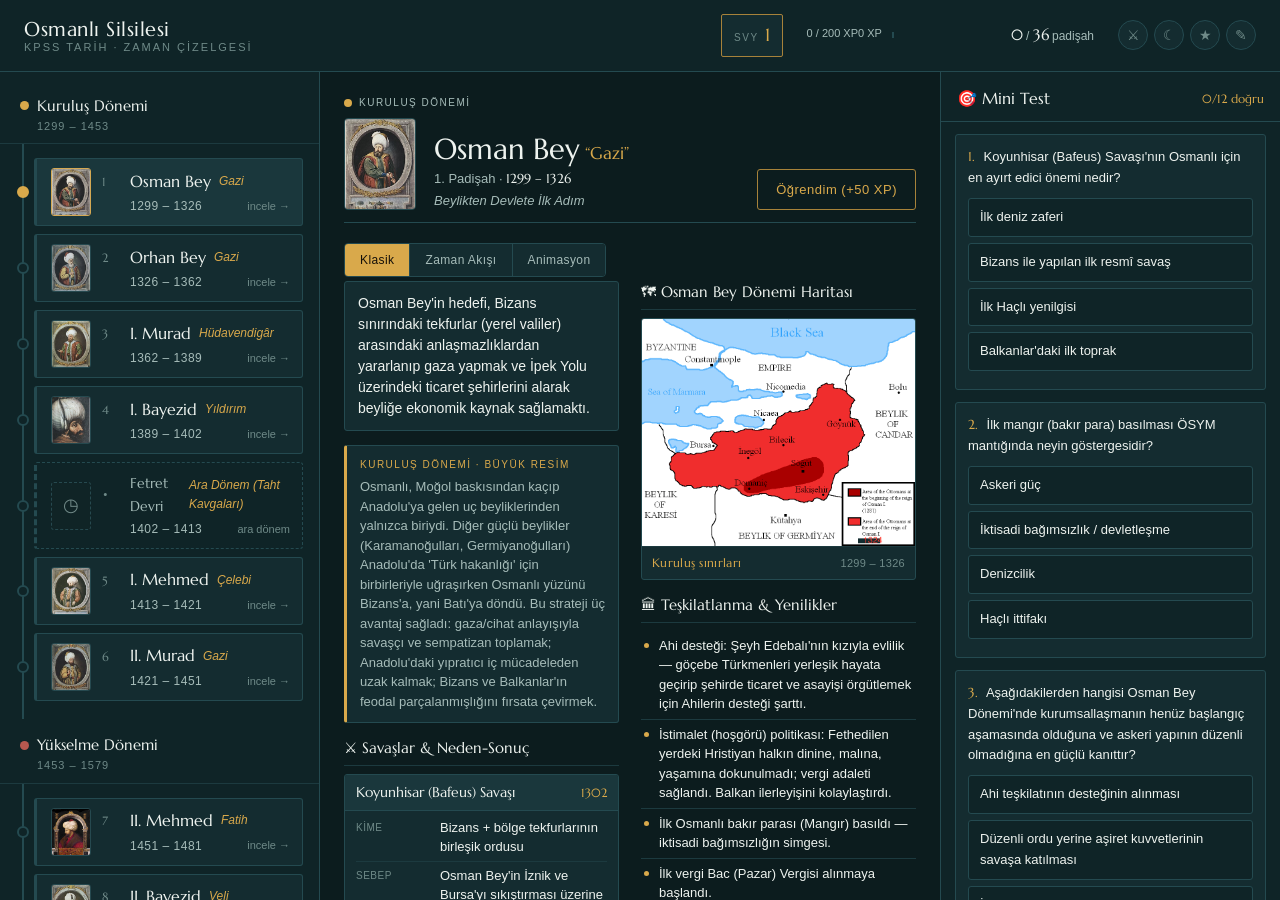
==== index.html @ 406cbe5f "KPSS Tarih — Osmanlı padişahları interaktif zaman çizelgesi 36 padişah, dönem haritaları, portreler," ====
<!DOCTYPE html>
<html lang="tr">
<head>
  <meta charset="UTF-8" />
  <meta name="viewport" content="width=device-width, initial-scale=1.0" />
  <title>KPSS Tarih · Osmanlı Padişahları Zaman Çizelgesi</title>
  <link rel="preconnect" href="https://fonts.googleapis.com" />
  <link rel="preconnect" href="https://fonts.gstatic.com" crossorigin />
  <link href="https://fonts.googleapis.com/css2?family=Marcellus&display=swap" rel="stylesheet" />
  <link rel="stylesheet" href="styles.css" />
</head>
<body>
  <div class="app">

    <!-- HUD / gamification üst barı -->
    <header class="hud">
      <div class="brand">
        <h1>Osmanlı Silsilesi</h1>
        <span>KPSS Tarih · Zaman Çizelgesi</span>
      </div>

      <div class="spacer"></div>

      <div class="stat">
        <div class="level-chip">
          <small>SVY</small><b id="lvl">1</b>
        </div>
      </div>

      <div class="stat xp-wrap">
        <div class="xp-top"><span id="xp-now">0 / 200 XP</span><span id="xp-total">0 XP</span></div>
        <div class="xp-bar"><div class="xp-fill" id="xp-fill"></div></div>
      </div>

      <div class="stat progress-num">
        <span><b id="prog-done">0</b> / <b id="prog-total">5</b> padişah</span>
      </div>

      <div class="stat badges" id="badges"></div>
    </header>

    <!-- Ana gövde -->
    <div class="main">
      <nav class="timeline" id="timeline"></nav>
      <section class="detail" id="detail">
        <div class="empty">
          <div>
            <div class="big">Bir padişah seç</div>
            <div>Soldaki zaman çizelgesinden ilerle.</div>
          </div>
        </div>
      </section>
      <aside class="quizpanel" id="quiz"></aside>
    </div>

  </div>

  <div class="toast" id="toast"></div>

  <script src="data.js"></script>
  <script src="data_ek.js"></script>
  <script src="app.js"></script>
</body>
</html>
---- styles.css ----
/* KPSS Tarih — Osmanlı Timeline
   Palet: koyu petrol-teal zemin + tuğra altını + garnet vurgu.
   Kural: gradient yok, gölge yok, derinlik hairline border ile. */

:root {
  --bg:        #0c1c1e;   /* zemin */
  --bg-2:      #0f2427;   /* panel zemini */
  --surface:   #142c30;   /* kart yüzeyi */
  --surface-2: #1a373c;   /* hover / aktif yüzey */
  --line:      #244a50;   /* hairline border */
  --line-soft: #1c3a3f;
  --ink:       #eef3ef;   /* birincil metin (fildişi, krem değil) */
  --ink-2:     #a6bcb9;   /* ikincil metin */
  --ink-3:     #6f8a88;   /* soluk metin */
  --gold:      #d9a94b;   /* tuğra altını — ana vurgu */
  --gold-dim:  #a7823a;
  --garnet:    #b6584f;   /* savaş / uyarı vurgusu */
  --ok:        #5aa17f;   /* doğru cevap */
  font-synthesis: none;
}

* { box-sizing: border-box; margin: 0; padding: 0; }

html, body { height: 100%; }

body {
  background: var(--bg);
  color: var(--ink);
  font-family: "Segoe UI", "Helvetica Neue", Arial, sans-serif;
  font-size: 15px;
  line-height: 1.6;
  -webkit-font-smoothing: antialiased;
}

.serif {
  font-family: "Marcellus", Georgia, "Times New Roman", serif;
  letter-spacing: .3px;
}

/* ————— Genel iskelet ————— */
.app {
  display: grid;
  grid-template-rows: auto 1fr;
  height: 100vh;
}

/* ————— HUD / üst bar ————— */
.hud {
  display: flex;
  align-items: center;
  gap: 24px;
  padding: 14px 24px;
  background: var(--bg-2);
  border-bottom: 1px solid var(--line);
}
.hud .brand {
  display: flex;
  flex-direction: column;
  line-height: 1.15;
}
.hud .brand h1 {
  font-family: "Marcellus", Georgia, serif;
  font-size: 20px;
  font-weight: 400;
  color: var(--ink);
  letter-spacing: .5px;
}
.hud .brand span { font-size: 11px; color: var(--ink-3); letter-spacing: 2px; text-transform: uppercase; }

.hud .spacer { flex: 1; }

.stat {
  display: flex;
  align-items: center;
  gap: 10px;
}
.level-chip {
  display: flex;
  align-items: baseline;
  gap: 6px;
  padding: 6px 12px;
  border: 1px solid var(--gold-dim);
  border-radius: 2px;
  background: var(--surface);
}
.level-chip b { font-family: "Marcellus", Georgia, serif; font-size: 18px; color: var(--gold); }
.level-chip small { font-size: 10px; color: var(--ink-3); text-transform: uppercase; letter-spacing: 1.5px; }

.xp-wrap { width: 180px; }
.xp-top { display: flex; justify-content: space-between; font-size: 11px; color: var(--ink-2); margin-bottom: 4px; }
.xp-bar { height: 6px; background: var(--line-soft); border: 1px solid var(--line); border-radius: 0; overflow: hidden; }
.xp-fill { height: 100%; background: var(--gold); width: 0%; transition: width .4s ease; }

.progress-num { font-size: 12px; color: var(--ink-2); }
.progress-num b { color: var(--ink); font-family: "Marcellus", Georgia, serif; font-size: 15px; }

.badges { display: flex; gap: 6px; }
.badge {
  width: 30px; height: 30px;
  display: grid; place-items: center;
  border: 1px solid var(--line);
  border-radius: 50%;
  font-size: 14px;
  color: var(--ink-3);
  background: var(--surface);
  cursor: default;
}
.badge.earned { border-color: var(--gold); color: var(--gold); background: var(--surface-2); }

/* ————— Ana gövde: sol timeline + sağ detay ————— */
.main {
  display: grid;
  grid-template-columns: 320px minmax(0, 1fr) 340px;
  overflow: hidden;
}

/* ————— Timeline ————— */
.timeline {
  background: var(--bg-2);
  border-right: 1px solid var(--line);
  overflow-y: auto;
  padding: 8px 0 60px;
}
.timeline::-webkit-scrollbar { width: 9px; }
.timeline::-webkit-scrollbar-thumb { background: var(--line); }

.era-head {
  position: sticky;
  top: 0;
  z-index: 2;
  background: var(--bg-2);
  padding: 14px 20px 8px;
  border-bottom: 1px solid var(--line-soft);
}
.era-head .era-name {
  font-family: "Marcellus", Georgia, serif;
  font-size: 15px;
  display: flex; align-items: center; gap: 8px;
}
.era-dot { width: 9px; height: 9px; border-radius: 50%; flex: none; }
.era-head .era-year { font-size: 11px; color: var(--ink-3); letter-spacing: 1px; margin-left: 17px; }

/* omurga + düğümler */
.track { position: relative; padding: 6px 16px 10px 34px; }
.track::before {
  content: "";
  position: absolute;
  left: 22px; top: 0; bottom: 0;
  width: 2px;
  background: var(--line);
}

.node {
  position: relative;
  display: flex;
  align-items: center;
  gap: 11px;
  width: 100%;
  text-align: left;
  background: var(--surface);
  border: 1px solid var(--line);
  border-left: 3px solid var(--line);
  border-radius: 3px;
  padding: 9px 12px 9px 14px;
  margin: 8px 0;
  color: var(--ink);
  cursor: pointer;
  font: inherit;
  transition: background .15s, border-color .15s;
}
.node-main { flex: 1; min-width: 0; }

/* timeline avatar portresi */
.node-ava {
  flex: none;
  width: 40px; height: 48px;
  object-fit: cover;
  object-position: center top;
  border: 1px solid var(--line);
  border-radius: 3px;
  background: var(--bg-2);
  filter: saturate(.92);
}
.node.active .node-ava { border-color: var(--gold); }
.node.done .node-ava { border-color: var(--ok); }
.node-ava.noimg {
  display: grid; place-items: center;
  color: var(--ink-3); font-size: 18px;
}
.node-ava.ara-ava { border-style: dashed; }
.node:hover { background: var(--surface-2); }
.node.active { background: var(--surface-2); border-left-color: var(--gold); border-color: var(--line); }
.node.locked { opacity: .62; }

/* düğüm noktası (omurga üstünde) */
.node .dot {
  position: absolute;
  left: -20px; top: 50%;
  transform: translateY(-50%);
  width: 12px; height: 12px;
  border-radius: 50%;
  background: var(--bg-2);
  border: 2px solid var(--line);
}
.node.active .dot { border-color: var(--gold); background: var(--gold); }
.node.done .dot { border-color: var(--ok); background: var(--ok); }

.node-top { display: flex; align-items: center; gap: 8px; }
.node-no {
  font-family: "Marcellus", Georgia, serif;
  font-size: 12px; color: var(--ink-3);
  min-width: 20px;
}
.node-name { font-family: "Marcellus", Georgia, serif; font-size: 16px; }
.node-lakap { font-size: 12px; color: var(--gold); font-style: italic; }
.node-bottom { display: flex; align-items: center; justify-content: space-between; margin-top: 3px; padding-left: 28px; }
.node-year { font-size: 12px; color: var(--ink-2); letter-spacing: .5px; }
.node-flag { font-size: 11px; color: var(--ink-3); }
.node.done .node-flag { color: var(--ok); }

.node.ara {
  background: transparent;
  border-style: dashed;
  border-left-style: dashed;
}
.node.ara .node-name { font-size: 14px; color: var(--ink-2); font-style: italic; }

/* ————— Detay paneli ————— */
.detail {
  overflow-y: auto;
  padding: 0 0 80px;
  background: var(--bg);
}
.detail::-webkit-scrollbar { width: 10px; }
.detail::-webkit-scrollbar-thumb { background: var(--line); }

.detail-inner { max-width: none; margin: 0; padding: 20px 24px 40px; }

/* açıklama gövdesi: 2 sütun (sol: ruh+savaşlar, sağ: teşkilat+ösym) */
.d-body { display: grid; grid-template-columns: 1fr 1fr; gap: 8px 22px; align-items: start; }
.d-col { min-width: 0; }
@media (max-width: 1200px) { .d-body { grid-template-columns: 1fr; } }

/* boş durum */
.empty {
  height: 100%;
  display: grid; place-items: center;
  text-align: center;
  color: var(--ink-3);
  padding: 40px;
}
.empty .big { font-family: "Marcellus", Georgia, serif; font-size: 26px; color: var(--ink-2); margin-bottom: 10px; }

/* detay başlık */
.d-head { border-bottom: 1px solid var(--line); padding-bottom: 12px; margin-bottom: 6px; }
.era-pill {
  display: inline-flex; align-items: center; gap: 7px;
  font-size: 10px; letter-spacing: 1.5px; text-transform: uppercase;
  color: var(--ink-2);
  margin-bottom: 8px;
}
.era-pill .era-dot { width: 8px; height: 8px; }
.d-title-row { display: flex; align-items: flex-end; justify-content: space-between; gap: 20px; flex-wrap: wrap; }
.d-title-left { display: flex; align-items: flex-end; gap: 18px; }
.d-portre {
  flex: none;
  width: 72px; height: 92px;
  object-fit: cover;
  object-position: center top;
  border: 1px solid var(--line);
  border-radius: 4px;
  background: var(--surface);
}
.d-name { font-family: "Marcellus", Georgia, serif; font-size: 29px; font-weight: 400; line-height: 1.05; }
.d-lakap { color: var(--gold); font-style: italic; font-size: 17px; margin-left: 5px; }
.d-sub { color: var(--ink-2); margin-top: 5px; font-size: 13px; }
.d-sub .yil { font-family: "Marcellus", Georgia, serif; color: var(--ink); }
.d-baslik { color: var(--ink-2); font-style: italic; margin-top: 2px; font-size: 13px; }

/* öğrendim düğmesi */
.learn-btn {
  flex: none;
  display: inline-flex; align-items: center; gap: 8px;
  padding: 10px 18px;
  background: transparent;
  border: 1px solid var(--gold-dim);
  color: var(--gold);
  border-radius: 3px;
  font: inherit; font-size: 13px;
  cursor: pointer;
  letter-spacing: .5px;
  transition: background .15s, color .15s;
}
.learn-btn:hover { background: var(--surface); }
.learn-btn.done { background: var(--ok); border-color: var(--ok); color: #06140e; }

/* bölümler */
.detail { font-size: 14px; line-height: 1.5; }
.section { margin-top: 14px; }
.d-col > .section:first-child { margin-top: 0; }
.section > h3 {
  font-family: "Marcellus", Georgia, serif;
  font-size: 15px; font-weight: 400;
  display: flex; align-items: center; gap: 8px;
  margin-bottom: 8px;
  padding-bottom: 5px;
  border-bottom: 1px solid var(--line-soft);
}

/* dönem büyük resim callout */
.callout {
  border: 1px solid var(--line);
  border-left: 3px solid var(--gold);
  background: var(--surface);
  padding: 11px 13px;
  border-radius: 3px;
}
.callout .lbl { font-size: 10px; letter-spacing: 1.5px; text-transform: uppercase; color: var(--gold); margin-bottom: 5px; }
.callout p { color: var(--ink-2); font-size: 13px; }

.ruh {
  border: 1px solid var(--line);
  background: var(--surface);
  padding: 11px 13px;
  border-radius: 3px;
  color: var(--ink);
}

/* savaş kartları (tam genişlik, hairline, gölgesiz) */
.event {
  border: 1px solid var(--line);
  border-radius: 3px;
  background: var(--surface);
  margin-bottom: 8px;
  overflow: hidden;
  break-inside: avoid;
}
.event-head {
  display: flex; align-items: baseline; justify-content: space-between; gap: 10px;
  padding: 7px 11px;
  background: var(--surface-2);
  border-bottom: 1px solid var(--line);
}
.event-head .ad { font-family: "Marcellus", Georgia, serif; font-size: 14px; }
.event-head .yil { font-size: 12px; color: var(--gold); flex: none; font-family: "Marcellus", Georgia, serif; }
.event-body { padding: 3px 11px 7px; }
.event-row { display: grid; grid-template-columns: 74px 1fr; gap: 10px; padding: 4px 0; border-top: 1px solid var(--line-soft); }
.event-row:first-child { border-top: none; }
.event-row .k { font-size: 10px; letter-spacing: .5px; text-transform: uppercase; color: var(--ink-3); padding-top: 2px; }
.event-row .v { color: var(--ink); font-size: 13px; }
.event-row.onem .v { color: var(--ink); }
.event-row.onem .k { color: var(--gold); }

/* liste maddeleri */
ul.plain { list-style: none; }
ul.plain li {
  position: relative;
  padding: 5px 0 5px 18px;
  border-bottom: 1px solid var(--line-soft);
  color: var(--ink);
  font-size: 13px;
}
ul.plain li:last-child { border-bottom: none; }
ul.plain li::before {
  content: "";
  position: absolute; left: 3px; top: 12px;
  width: 5px; height: 5px; border-radius: 50%;
  background: var(--gold);
}

/* ÖSYM köşesi */
.osym-box { border: 1px solid var(--gold-dim); border-radius: 3px; background: var(--surface); }
.osym-box .osym-head {
  padding: 10px 16px; border-bottom: 1px solid var(--gold-dim);
  color: var(--gold); font-size: 12px; letter-spacing: 2px; text-transform: uppercase;
  background: var(--surface-2);
}
.osym-box ul.plain { padding: 6px 16px 10px; }
.osym-box ul.plain li::before { background: var(--gold); }

/* ————— Quiz paneli (en sağ sütun) ————— */
.quizpanel {
  background: var(--bg-2);
  border-left: 1px solid var(--line);
  overflow-y: auto;
  padding: 0 0 60px;
}
.quizpanel::-webkit-scrollbar { width: 9px; }
.quizpanel::-webkit-scrollbar-thumb { background: var(--line); }
.quiz-head {
  position: sticky; top: 0; z-index: 2;
  background: var(--bg-2);
  display: flex; align-items: center; justify-content: space-between;
  padding: 14px 16px 10px;
  border-bottom: 1px solid var(--line);
}
.quiz-head h3 { font-family: "Marcellus", Georgia, serif; font-size: 16px; font-weight: 400; }
.quiz-score { font-size: 12px; color: var(--gold); font-family: "Marcellus", Georgia, serif; }
.quiz-list { padding: 12px 14px; }
.quiz-empty { padding: 28px 18px; color: var(--ink-3); font-size: 13px; text-align: center; }

.quiz-q { border: 1px solid var(--line); border-radius: 3px; background: var(--surface); margin-bottom: 12px; padding: 12px; }
.quiz-q .q { margin-bottom: 9px; font-size: 13px; }
.quiz-q .q b { color: var(--gold); font-family: "Marcellus", Georgia, serif; margin-right: 5px; }
.opt {
  display: block; width: 100%; text-align: left;
  padding: 8px 11px; margin: 6px 0;
  background: var(--bg-2);
  border: 1px solid var(--line);
  border-radius: 3px;
  color: var(--ink); font: inherit; font-size: 13px;
  cursor: pointer;
  transition: background .12s, border-color .12s;
}
.opt:hover:not(:disabled) { background: var(--surface-2); border-color: var(--ink-3); }
.opt:disabled { cursor: default; }
.opt.correct { border-color: var(--ok); background: rgba(90,161,127,.14); color: var(--ink); }
.opt.wrong { border-color: var(--garnet); background: rgba(182,88,79,.14); }
.quiz-explain {
  margin-top: 9px; padding: 8px 11px;
  border-left: 3px solid var(--ok);
  background: var(--bg-2);
  color: var(--ink-2); font-size: 12px;
  border-radius: 0 3px 3px 0;
}
.quiz-explain b { color: var(--ok); }

/* dönem haritası */
.harita-wrap {
  display: block;
  border: 1px solid var(--line);
  border-radius: 3px;
  background: var(--surface);
  overflow: hidden;
  text-decoration: none;
  transition: border-color .15s;
}
.harita-wrap img { display: block; width: 100%; height: auto; }
.harita-cap {
  display: flex; align-items: baseline; justify-content: space-between; gap: 8px;
  padding: 7px 10px;
  font-size: 11px; letter-spacing: .3px;
  color: var(--ink-2);
  border-top: 1px solid var(--line-soft);
}
.harita-cap b { color: var(--gold); font-family: "Marcellus", Georgia, serif; font-weight: 400; font-size: 12px; flex: none; }
.harita-note { color: var(--ink-3); text-align: right; }
.harita-wrap:hover { border-color: var(--gold); }

/* iskelet uyarısı */
.stub-note {
  margin-top: 30px;
  border: 1px dashed var(--line);
  border-radius: 3px;
  padding: 26px;
  text-align: center;
  color: var(--ink-3);
}
.stub-note .big { font-family: "Marcellus", Georgia, serif; font-size: 20px; color: var(--ink-2); margin-bottom: 8px; }

/* küçük toast */
.toast {
  position: fixed; bottom: 24px; left: 50%; transform: translateX(-50%) translateY(20px);
  background: var(--surface-2); border: 1px solid var(--gold);
  color: var(--gold); padding: 10px 20px; border-radius: 3px;
  font-size: 13px; letter-spacing: .5px;
  opacity: 0; pointer-events: none;
  transition: opacity .25s, transform .25s;
  z-index: 50;
}
.toast.show { opacity: 1; transform: translateX(-50%) translateY(0); }

/* responsive */
@media (max-width: 1200px) {
  .main { grid-template-columns: 300px minmax(0, 1fr) 300px; }
}
@media (max-width: 900px) {
  .main {
    grid-template-columns: 1fr;
    grid-template-rows: 38vh auto auto;
    overflow-y: auto;
  }
  .timeline { border-right: none; border-bottom: 1px solid var(--line); }
  .quizpanel { border-left: none; border-top: 1px solid var(--line); overflow: visible; }
  .detail { overflow: visible; }
  .quiz-head { position: static; }
  .hud { flex-wrap: wrap; gap: 12px 18px; }
  .xp-wrap { width: 130px; }
}

/* ═════════ Görünüm seçici ═════════ */
.view-switch {
  display: inline-flex;
  border: 1px solid var(--line);
  border-radius: 4px;
  overflow: hidden;
  margin: 14px 0 4px;
}
.vbtn {
  padding: 7px 15px;
  background: var(--surface);
  border: none;
  border-right: 1px solid var(--line);
  color: var(--ink-2);
  font: inherit; font-size: 12px; letter-spacing: .4px;
  cursor: pointer;
  transition: background .15s, color .15s;
}
.vbtn:last-child { border-right: none; }
.vbtn:hover { background: var(--surface-2); color: var(--ink); }
.vbtn.active { background: var(--gold); color: #16110a; }

/* ═════════ 2) ZAMAN AKIŞI ═════════ */
.flow-view { margin-top: 10px; max-width: 780px; }
.flow-hero {
  background: var(--surface);
  border: 1px solid var(--line);
  border-left: 3px solid var(--gold);
  padding: 16px 18px;
  border-radius: 3px;
}
.flow-lbl { font-size: 10px; letter-spacing: 2px; text-transform: uppercase; color: var(--gold); margin-bottom: 8px; }
.flow-quote { font-family: "Marcellus", Georgia, serif; font-size: 18px; line-height: 1.5; color: var(--ink); }
.flow-block { margin-top: 26px; }
.flow-bhead { display: flex; align-items: center; justify-content: space-between; margin-bottom: 12px; }
.flow-block h3 {
  font-family: "Marcellus", Georgia, serif; font-size: 17px; font-weight: 400;
  display: flex; align-items: center; gap: 8px;
}
.flow-play {
  padding: 6px 14px; background: transparent;
  border: 1px solid var(--gold-dim); color: var(--gold);
  border-radius: 3px; font: inherit; font-size: 12px; cursor: pointer;
  transition: background .15s;
}
.flow-play:hover:not(:disabled) { background: var(--surface); }
.flow-play:disabled { opacity: .5; cursor: default; }

/* dikey timelapse */
.tl { list-style: none; position: relative; margin-left: 6px; padding-left: 26px; }
.tl::before {
  content: ""; position: absolute; left: 4px; top: 4px; bottom: 4px;
  width: 2px; background: var(--line);
}
.tl-item { position: relative; padding-bottom: 20px; }
.tl-item:last-child { padding-bottom: 0; }
.tl-dot {
  position: absolute; left: -26px; top: 3px;
  width: 11px; height: 11px; border-radius: 50%;
  background: var(--bg); border: 2px solid var(--gold-dim);
  transition: background .3s, border-color .3s, transform .3s;
}
.tl-year {
  font-family: "Marcellus", Georgia, serif; font-size: 15px; color: var(--gold);
  margin-bottom: 5px;
}
.tl-card {
  border: 1px solid var(--line); border-radius: 3px;
  background: var(--surface); padding: 11px 13px;
  transition: border-color .3s, background .3s;
}
.tl-ad { font-family: "Marcellus", Georgia, serif; font-size: 15px; margin-bottom: 7px; }
.tl-meta { font-size: 13px; color: var(--ink); padding: 2px 0; }
.tl-meta span {
  display: inline-block; min-width: 52px;
  font-size: 10px; letter-spacing: .5px; text-transform: uppercase; color: var(--ink-3);
  margin-right: 6px;
}
.tl-onem {
  margin-top: 8px; padding-top: 8px; border-top: 1px solid var(--line-soft);
  font-size: 12px; color: var(--ink-2); font-style: italic;
}
/* oynatılırken vurgulanan istasyon */
.tl-item.on .tl-dot { background: var(--gold); border-color: var(--gold); transform: scale(1.35); }
.tl-item.on .tl-card { border-color: var(--gold); background: var(--surface-2); }

/* adım adım yenilikler */
.step-flow { display: flex; flex-direction: column; gap: 0; }
.step {
  display: flex; gap: 14px; align-items: flex-start;
  padding: 12px 0; border-bottom: 1px solid var(--line-soft);
}
.step:last-child { border-bottom: none; }
.step-no {
  flex: none; width: 30px; height: 30px;
  display: grid; place-items: center;
  border: 1px solid var(--gold-dim); border-radius: 50%;
  color: var(--gold); font-family: "Marcellus", Georgia, serif; font-size: 15px;
}
.step p { font-size: 13px; color: var(--ink); line-height: 1.5; padding-top: 4px; }
.flow-view .section { max-width: none; }

/* ═════════ 3) ANİMASYON ═════════ */
.anim-view { margin-top: 10px; max-width: 760px; }
.anim-hero { text-align: center; padding: 22px 16px 26px; border-bottom: 1px solid var(--line); }
.anim-year {
  font-family: "Marcellus", Georgia, serif; font-size: 64px; line-height: 1;
  color: var(--gold); letter-spacing: 2px;
}
.anim-ruh { margin: 16px auto 0; max-width: 620px; font-size: 14px; color: var(--ink-2); line-height: 1.6; }

/* sefer şeridi */
.reel { margin-top: 26px; }
.reel-head { display: flex; align-items: center; justify-content: space-between; margin-bottom: 12px; }
.reel-head h3 { font-family: "Marcellus", Georgia, serif; font-size: 17px; font-weight: 400; }
.reel-ctrl { display: flex; align-items: center; gap: 8px; }
.reel-ctrl button {
  width: 30px; height: 30px; display: grid; place-items: center;
  background: var(--surface); border: 1px solid var(--line); border-radius: 3px;
  color: var(--gold); font-size: 16px; cursor: pointer; line-height: 1;
  transition: background .15s, border-color .15s;
}
.reel-ctrl button:hover { background: var(--surface-2); border-color: var(--gold); }
.reel-count { font-size: 12px; color: var(--ink-3); min-width: 34px; text-align: center; }
.reel-stage { position: relative; min-height: 200px; }
.reel-slide {
  position: absolute; inset: 0;
  border: 1px solid var(--line); border-left: 3px solid var(--gold);
  border-radius: 3px; background: var(--surface);
  padding: 20px 22px;
  opacity: 0; visibility: hidden; transform: translateX(24px);
  transition: opacity .5s ease, transform .5s ease, visibility .5s;
}
.reel-slide.active { opacity: 1; visibility: visible; transform: translateX(0); position: relative; }
.reel-year { font-family: "Marcellus", Georgia, serif; font-size: 26px; color: var(--gold); margin-bottom: 4px; }
.reel-ad { font-family: "Marcellus", Georgia, serif; font-size: 19px; margin-bottom: 12px; }
.reel-sonuc { font-size: 14px; color: var(--ink); margin-bottom: 10px; }
.reel-onem { font-size: 13px; color: var(--ink-2); font-style: italic; line-height: 1.55; }
.reel-dots { display: flex; justify-content: center; gap: 8px; margin-top: 14px; }
.rdot {
  width: 8px; height: 8px; border-radius: 50%;
  background: var(--line); border: none; cursor: pointer; padding: 0;
  transition: background .2s, transform .2s;
}
.rdot.on { background: var(--gold); transform: scale(1.3); }

/* pop-in yenilik kartları */
.anim-block { margin-top: 30px; }
.anim-block h3 { font-family: "Marcellus", Georgia, serif; font-size: 17px; font-weight: 400; margin-bottom: 12px; }
.pop-grid { display: grid; grid-template-columns: 1fr 1fr; gap: 10px; }
@media (max-width: 700px) { .pop-grid { grid-template-columns: 1fr; } }
.pop {
  border: 1px solid var(--line); border-radius: 3px; background: var(--surface);
  padding: 12px 14px; font-size: 13px; color: var(--ink); line-height: 1.5;
  opacity: 0; transform: scale(.94) translateY(8px);
  animation: popIn .45s ease forwards;
  animation-delay: calc(var(--i) * 90ms + 200ms);
}
@keyframes popIn { to { opacity: 1; transform: scale(1) translateY(0); } }

/* bölüm giriş animasyonu */
.reveal { opacity: 0; transform: translateY(14px); animation: revealUp .5s ease forwards; animation-delay: calc(var(--i) * 130ms); }
@keyframes revealUp { to { opacity: 1; transform: translateY(0); } }

@media (prefers-reduced-motion: reduce) {
  .reveal, .pop { animation: none; opacity: 1; transform: none; }
  .reel-slide { transition: none; }
}
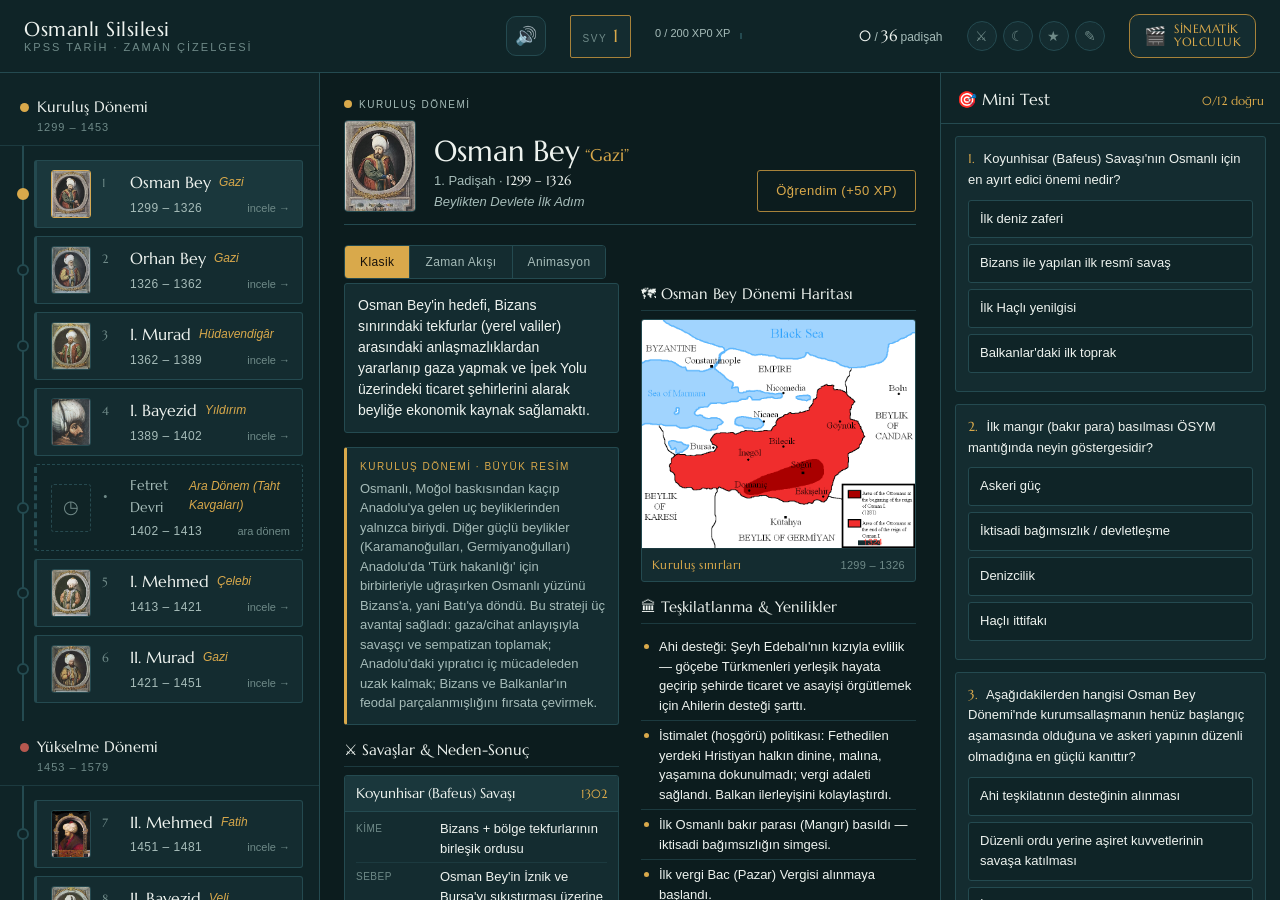
==== commit 1a21d927: "Sinema modu, müzik ve İnkılap görselleri eklendi Co-Authored-By: Claude Opus 4.8 (1M context) <norep" ====
--- a/index.html
+++ b/index.html
@@ -8,6 +8,7 @@
   <link rel="preconnect" href="https://fonts.gstatic.com" crossorigin />
   <link href="https://fonts.googleapis.com/css2?family=Marcellus&display=swap" rel="stylesheet" />
   <link rel="stylesheet" href="styles.css" />
+  <link rel="stylesheet" href="cinema.css" />
 </head>
 <body>
   <div class="app">
@@ -20,6 +21,10 @@
       </div>
 
       <div class="spacer"></div>
+
+      <button class="music-toggle" id="music-toggle" title="Arka plan müziği aç/kapat" aria-label="Müzik">
+        <span class="mt-ico">🔊</span>
+      </button>
 
       <div class="stat">
         <div class="level-chip">
@@ -37,6 +42,11 @@
       </div>
 
       <div class="stat badges" id="badges"></div>
+
+      <button class="cinema-open" id="cinema-open" title="Sinematik zaman yolculuğu">
+        <span class="co-ico">🎬</span>
+        <span class="co-txt">Sinematik<br>Yolculuk</span>
+      </button>
     </header>
 
     <!-- Ana gövde -->
@@ -60,5 +70,7 @@
   <script src="data.js"></script>
   <script src="data_ek.js"></script>
   <script src="app.js"></script>
+  <script src="cinema.js"></script>
+  <script src="music.js"></script>
 </body>
 </html>
--- a/styles.css
+++ b/styles.css
@@ -69,6 +69,24 @@
 
 .hud .spacer { flex: 1; }
 
+.music-toggle {
+  display: inline-flex;
+  align-items: center;
+  justify-content: center;
+  width: 38px; height: 38px;
+  padding: 0;
+  border: 1px solid var(--gold-dim);
+  border-radius: 2px;
+  background: var(--surface);
+  color: var(--ink);
+  cursor: pointer;
+  font-size: 17px;
+  line-height: 1;
+  transition: border-color .2s ease, background .2s ease;
+}
+.music-toggle:hover { border-color: var(--gold); }
+.music-toggle.muted { opacity: .55; }
+
 .stat {
   display: flex;
   align-items: center;
--- a/cinema.css
+++ b/cinema.css
@@ -0,0 +1,235 @@
+/* ══════════════════════════════════════════════════════════════
+   SİNEMATİK YOLCULUK
+   Tam ekran, dönem-rengi tint zemin. Gölge yok; derinlik = tint + hairline.
+   ══════════════════════════════════════════════════════════════ */
+
+/* HUD global müzik düğmesi */
+.music-toggle {
+  display: flex; align-items: center; justify-content: center;
+  width: 40px; height: 40px;
+  background: var(--surface);
+  border: 1px solid var(--line);
+  border-radius: 10px;
+  cursor: pointer;
+  font-size: 18px; line-height: 1;
+  transition: border-color .18s, background .18s;
+}
+.music-toggle:hover { border-color: var(--gold-dim); background: var(--surface-2); }
+.music-toggle.on { border-color: var(--gold); }
+.music-toggle.on .mt-ico { animation: mtpulse 1.6s ease-in-out infinite; }
+@keyframes mtpulse { 0%,100% { opacity: 1; } 50% { opacity: .55; } }
+
+/* HUD başlatma butonu */
+.cinema-open {
+  display: flex; align-items: center; gap: 8px;
+  padding: 8px 14px;
+  background: var(--surface);
+  border: 1px solid var(--gold-dim);
+  border-radius: 10px;
+  color: var(--gold);
+  font-family: "Marcellus", Georgia, serif;
+  letter-spacing: .5px;
+  cursor: pointer;
+  transition: border-color .18s, color .18s, background .18s;
+}
+.cinema-open:hover { border-color: var(--gold); color: #f3d38a; background: var(--surface-2); }
+.cinema-open .co-ico { font-size: 18px; line-height: 1; }
+.cinema-open .co-txt { font-size: 11.5px; line-height: 1.15; text-align: left; text-transform: uppercase; }
+
+body.cinema-on { overflow: hidden; }
+
+.cinema {
+  position: fixed; inset: 0; z-index: 200;
+  background: #070f10;
+  color: var(--ink);
+  opacity: 0;
+  transition: opacity .4s ease;
+  overflow: hidden;
+  font-family: "Marcellus", Georgia, serif;
+}
+.cinema.show { opacity: 1; }
+.cin-audio { position: absolute; width: 2px; height: 2px; opacity: 0; pointer-events: none; left: -10px; }
+
+/* dönem-rengi ambient ışık */
+.cin-ambient {
+  --era: var(--gold);
+  position: absolute; inset: 0;
+  background:
+    radial-gradient(120% 90% at 22% 18%, color-mix(in srgb, var(--era) 26%, transparent), transparent 60%),
+    radial-gradient(90% 80% at 88% 92%, color-mix(in srgb, var(--era) 16%, transparent), transparent 55%),
+    #070f10;
+  transition: background .9s ease;
+}
+/* ince doku (tanecik) — dış görsel yok */
+.cin-grain {
+  position: absolute; inset: 0; pointer-events: none; opacity: .5;
+  background-image: radial-gradient(rgba(255,255,255,.035) 1px, transparent 1px);
+  background-size: 3px 3px;
+  mix-blend-mode: overlay;
+}
+
+/* üst bar */
+.cin-topbar {
+  position: absolute; top: 0; left: 0; right: 0; z-index: 4;
+  display: flex; align-items: center; justify-content: space-between;
+  padding: 20px 28px;
+}
+.cin-era { display: flex; align-items: baseline; gap: 12px; }
+.cin-era-pill {
+  --era: var(--gold);
+  font-size: 13px; letter-spacing: 3px; text-transform: uppercase;
+  color: color-mix(in srgb, var(--era) 78%, #fff);
+  padding: 5px 12px; border: 1px solid color-mix(in srgb, var(--era) 55%, transparent);
+  border-radius: 999px;
+}
+.cin-era-yr { font-size: 12px; letter-spacing: 2px; color: var(--ink-3); }
+.cin-close {
+  background: transparent; border: 1px solid var(--line);
+  color: var(--ink-2); padding: 7px 14px; border-radius: 8px;
+  font-family: inherit; letter-spacing: 1px; cursor: pointer;
+  transition: border-color .18s, color .18s;
+}
+.cin-close:hover { border-color: var(--garnet); color: #f0c0ba; }
+
+/* sahne */
+.cin-stage { position: absolute; inset: 0; display: flex; align-items: center; justify-content: center; z-index: 2; padding: 90px 96px; }
+
+/* geçiş animasyonu — her render'da yeniden çalışır */
+.cin-slide { width: 100%; max-width: 1180px; animation: cinIn .7s cubic-bezier(.16,.84,.34,1) both; }
+@keyframes cinIn { from { opacity: 0; transform: translateY(26px) scale(.985); } to { opacity: 1; transform: none; } }
+
+/* — Dönem kapısı — */
+.cin-slide.gate { text-align: center; max-width: 860px; margin: 0 auto; }
+.cin-gate-kicker { font-size: 12px; letter-spacing: 6px; text-transform: uppercase; color: var(--ink-3); margin-bottom: 18px; }
+.cin-gate-name {
+  --era: var(--gold);
+  font-size: clamp(40px, 7vw, 86px); line-height: 1.02;
+  color: color-mix(in srgb, var(--era) 42%, #fff);
+  letter-spacing: 1px;
+}
+.cin-gate-yr {
+  font-size: 20px; letter-spacing: 8px; color: var(--gold);
+  margin: 14px 0 26px;
+  animation: cinIn .7s .12s both;
+}
+.cin-gate-intro {
+  font-family: "Segoe UI", Arial, sans-serif;
+  font-size: 16px; line-height: 1.75; color: var(--ink-2);
+  max-width: 680px; margin: 0 auto;
+  border-top: 1px solid var(--line-soft); border-bottom: 1px solid var(--line-soft);
+  padding: 20px 0;
+  animation: cinIn .7s .2s both;
+}
+.cin-gate-hint { margin-top: 26px; font-size: 13px; letter-spacing: 3px; text-transform: uppercase; color: var(--ink-3); animation: cinIn .7s .3s both; }
+
+/* — Padişah slaydı — */
+.cin-slide.sultan { display: grid; grid-template-columns: minmax(0, 380px) 1fr; gap: 56px; align-items: center; margin: 0 auto; }
+.cin-portre-col { display: flex; justify-content: center; }
+.cin-portre-wrap {
+  --era: var(--gold);
+  position: relative; width: 340px; height: 440px; overflow: hidden;
+  border-radius: 8px;
+  border: 1px solid color-mix(in srgb, var(--era) 45%, var(--line));
+  background: var(--bg-2);
+}
+.cin-portre {
+  width: 100%; height: 100%; object-fit: cover;
+  filter: saturate(.92) contrast(1.04);
+  animation: kenburns 18s ease-in-out infinite alternate;
+}
+.cin-portre-wrap::after {
+  content: ""; position: absolute; inset: 0;
+  background: linear-gradient(180deg, transparent 45%, color-mix(in srgb, var(--era) 20%, transparent));
+  pointer-events: none;
+}
+.cin-portre-wrap.noimg { display: flex; align-items: center; justify-content: center; }
+.cin-portre-wrap.noimg .cin-portre { display: none; }
+.cin-seal { font-size: 120px; color: color-mix(in srgb, var(--era) 50%, var(--ink-3)); }
+@keyframes kenburns { from { transform: scale(1.02); } to { transform: scale(1.14) translateY(-14px); } }
+
+.cin-info-col { min-width: 0; }
+.cin-era-tag { display: flex; align-items: center; gap: 9px; font-size: 12.5px; letter-spacing: 2.5px; text-transform: uppercase; color: var(--ink-2); margin-bottom: 10px; }
+.cin-era-tag .cin-dot { width: 9px; height: 9px; border-radius: 50%; background: var(--era, var(--gold)); }
+.cin-year {
+  font-size: clamp(40px, 6vw, 70px); line-height: 1;
+  color: var(--gold); letter-spacing: 4px; margin-bottom: 6px;
+}
+.cin-name {
+  font-size: clamp(30px, 4.4vw, 52px); font-weight: 400; line-height: 1.06;
+  color: #fff; letter-spacing: .5px;
+}
+.cin-lakap { display: inline-block; margin-left: 12px; font-size: .5em; color: var(--gold); letter-spacing: 1px; }
+.cin-baslik { font-size: 17px; color: color-mix(in srgb, var(--gold) 70%, #fff); margin: 8px 0 14px; letter-spacing: .5px; }
+.cin-ruh {
+  font-family: "Segoe UI", Arial, sans-serif;
+  font-size: 16px; line-height: 1.7; color: var(--ink-2);
+  max-width: 640px;
+  border-left: 2px solid color-mix(in srgb, var(--era) 60%, var(--line));
+  padding-left: 16px;
+  animation: cinIn .7s .15s both;
+}
+.cin-moments { display: grid; gap: 12px; margin-top: 22px; max-width: 660px; }
+.cin-moment {
+  display: grid; grid-template-columns: auto 1fr; gap: 14px; align-items: start;
+  border: 1px solid var(--line); border-left: 3px solid color-mix(in srgb, var(--era) 55%, var(--line));
+  background: color-mix(in srgb, var(--surface) 60%, transparent);
+  padding: 12px 16px; border-radius: 8px;
+  animation: cinIn .7s .25s both;
+}
+.cin-moment-lbl { font-size: 12px; letter-spacing: 1.5px; color: var(--gold); white-space: nowrap; padding-top: 2px; }
+.cin-moment-txt { font-family: "Segoe UI", Arial, sans-serif; font-size: 13.5px; line-height: 1.6; color: var(--ink-2); }
+.cin-moment-txt b { color: var(--ink); }
+
+/* yön okları */
+.cin-nav {
+  position: absolute; top: 50%; transform: translateY(-50%); z-index: 5;
+  width: 60px; height: 60px; border-radius: 50%;
+  background: color-mix(in srgb, var(--surface) 70%, transparent);
+  border: 1px solid var(--line);
+  color: var(--gold); font-size: 34px; line-height: 1; cursor: pointer;
+  display: flex; align-items: center; justify-content: center;
+  transition: border-color .18s, color .18s, background .18s;
+}
+.cin-nav:hover { border-color: var(--gold); color: #f3d38a; background: var(--surface); }
+.cin-nav.prev { left: 24px; }
+.cin-nav.next { right: 24px; }
+.cin-nav:disabled { opacity: .3; cursor: default; }
+
+/* alt kontrol + ilerleme rayı */
+.cin-bottom { position: absolute; left: 0; right: 0; bottom: 0; z-index: 4; padding: 16px 28px 22px; background: linear-gradient(0deg, #070f10 20%, transparent); }
+.cin-controls { display: flex; align-items: center; gap: 12px; margin-bottom: 14px; }
+.cin-btn {
+  background: transparent; border: 1px solid var(--line); color: var(--ink-2);
+  padding: 7px 14px; border-radius: 8px; font-family: inherit; letter-spacing: 1px; cursor: pointer;
+  transition: border-color .18s, color .18s;
+}
+.cin-btn:hover { border-color: var(--gold-dim); color: var(--ink); }
+.cin-btn.on { border-color: var(--gold); color: var(--gold); }
+.cin-pos { margin-left: auto; font-size: 12px; letter-spacing: 2px; color: var(--ink-3); }
+
+.cin-rail { display: flex; gap: 6px; }
+.cin-seg {
+  --era: var(--gold);
+  flex: 1; display: flex; flex-direction: column; gap: 6px;
+  background: transparent; border: none; cursor: pointer; padding: 0;
+  color: var(--ink-3); font-family: inherit;
+}
+.cin-seg span { display: block; height: 4px; border-radius: 2px; background: var(--line); transition: background .25s; }
+.cin-seg b { font-size: 10.5px; font-weight: 400; letter-spacing: 1.5px; text-transform: uppercase; text-align: left; opacity: .7; }
+.cin-seg:hover span { background: color-mix(in srgb, var(--era) 60%, var(--line)); }
+.cin-seg.active span { background: var(--era); }
+.cin-seg.active b { color: color-mix(in srgb, var(--era) 60%, #fff); opacity: 1; }
+
+@media (max-width: 820px) {
+  .cin-stage { padding: 80px 20px 150px; }
+  .cin-slide.sultan { grid-template-columns: 1fr; gap: 24px; justify-items: center; text-align: center; }
+  .cin-portre-wrap { width: 240px; height: 320px; }
+  .cin-ruh { border-left: none; padding-left: 0; text-align: left; }
+  .cin-moment { text-align: left; }
+  .cin-nav { width: 46px; height: 46px; font-size: 26px; }
+  .cin-seg b { display: none; }
+}
+@media (prefers-reduced-motion: reduce) {
+  .cin-slide, .cin-gate-yr, .cin-gate-intro, .cin-gate-hint, .cin-ruh, .cin-moment { animation: none; }
+  .cin-portre { animation: none; }
+}
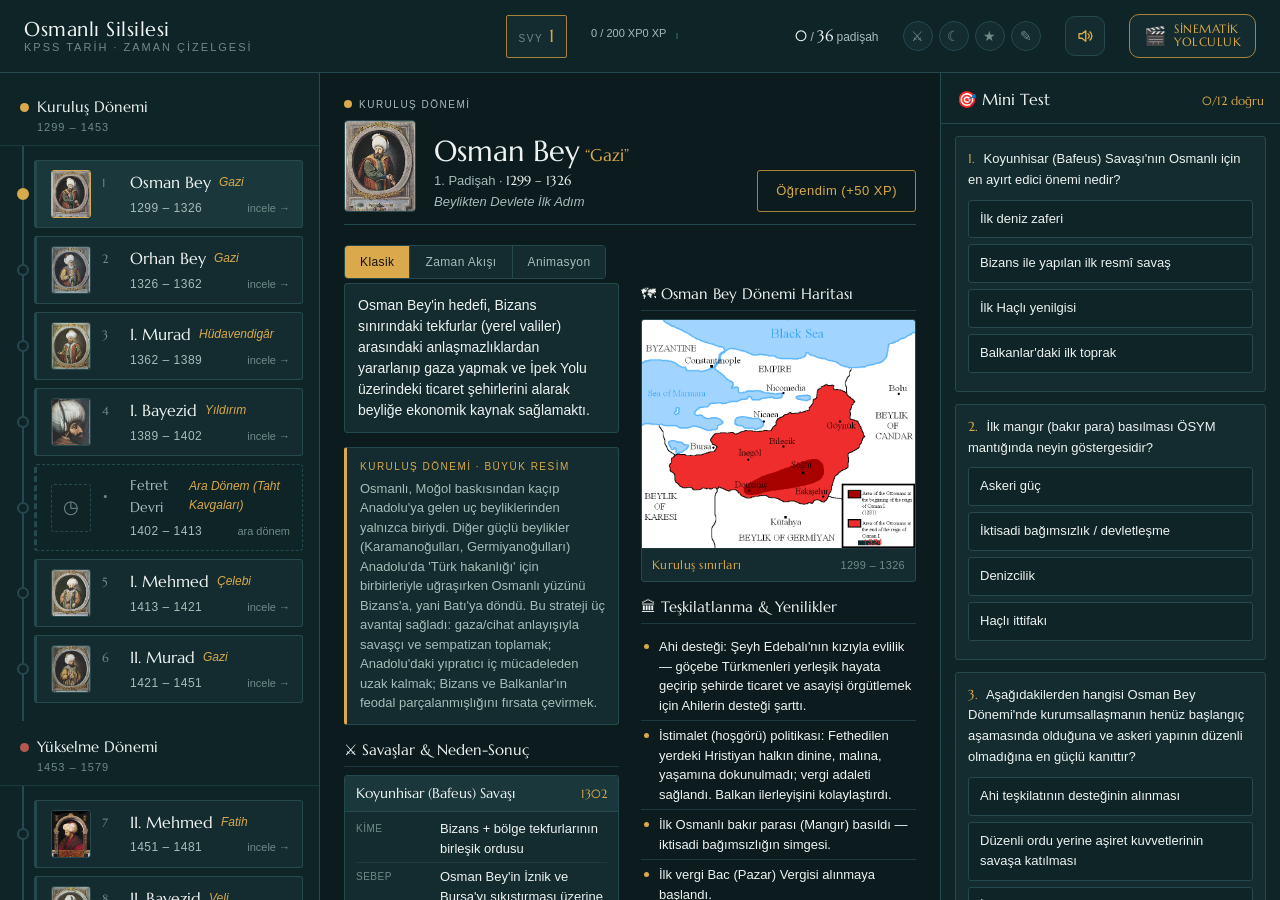
==== commit 75f62509: "Sinema modu ve arayüz güncellemeleri Co-Authored-By: Claude Opus 4.8 (1M context) <noreply@anthropic" ====
--- a/index.html
+++ b/index.html
@@ -22,10 +22,6 @@
 
       <div class="spacer"></div>
 
-      <button class="music-toggle" id="music-toggle" title="Arka plan müziği aç/kapat" aria-label="Müzik">
-        <span class="mt-ico">🔊</span>
-      </button>
-
       <div class="stat">
         <div class="level-chip">
           <small>SVY</small><b id="lvl">1</b>
@@ -42,6 +38,8 @@
       </div>
 
       <div class="stat badges" id="badges"></div>
+
+      <button class="music-toggle" id="music-toggle" title="Arka plan müziği" aria-label="Müzik aç/kapat"></button>
 
       <button class="cinema-open" id="cinema-open" title="Sinematik zaman yolculuğu">
         <span class="co-ico">🎬</span>
--- a/styles.css
+++ b/styles.css
@@ -70,22 +70,23 @@
 .hud .spacer { flex: 1; }
 
 .music-toggle {
-  display: inline-flex;
-  align-items: center;
-  justify-content: center;
-  width: 38px; height: 38px;
+  width: 30px; height: 30px;
+  display: grid; place-items: center;
   padding: 0;
-  border: 1px solid var(--gold-dim);
-  border-radius: 2px;
-  background: var(--surface);
-  color: var(--ink);
+  border: 1px solid var(--gold);
+  border-radius: 50%;
+  background: var(--surface-2);
+  color: var(--gold);
   cursor: pointer;
-  font-size: 17px;
-  line-height: 1;
-  transition: border-color .2s ease, background .2s ease;
-}
-.music-toggle:hover { border-color: var(--gold); }
-.music-toggle.muted { opacity: .55; }
+  transition: border-color .2s ease, color .2s ease, background .2s ease;
+}
+.music-toggle:hover { background: var(--surface); }
+.music-toggle.muted {
+  border-color: var(--line);
+  color: var(--ink-3);
+  background: var(--surface);
+}
+.music-toggle svg { display: block; }
 
 .stat {
   display: flex;
--- a/cinema.css
+++ b/cinema.css
@@ -124,7 +124,27 @@
 
 /* — Padişah slaydı — */
 .cin-slide.sultan { display: grid; grid-template-columns: minmax(0, 380px) 1fr; gap: 56px; align-items: center; margin: 0 auto; }
-.cin-portre-col { display: flex; justify-content: center; }
+.cin-portre-col { display: flex; flex-direction: column; align-items: center; gap: 12px; }
+
+/* bölüm görsel galerisi (Kurtuluş Savaşı vb.) */
+.cin-portre-wrap .cin-cap {
+  position: absolute; left: 0; right: 0; bottom: 0; z-index: 2;
+  padding: 22px 14px 12px;
+  font-family: "Segoe UI", Arial, sans-serif;
+  font-size: 12.5px; line-height: 1.4; color: #fff; text-align: left;
+  background: linear-gradient(0deg, rgba(7,15,16,.94) 30%, transparent);
+}
+.cin-thumbs { display: flex; gap: 8px; }
+.cin-thumb {
+  --era: var(--gold);
+  width: 68px; height: 50px; padding: 0; overflow: hidden;
+  border: 1px solid var(--line); border-radius: 6px;
+  background: var(--bg-2); cursor: pointer; opacity: .55;
+  transition: opacity .18s, border-color .18s;
+}
+.cin-thumb img { width: 100%; height: 100%; object-fit: cover; display: block; }
+.cin-thumb:hover { opacity: 1; }
+.cin-thumb.on { opacity: 1; border-color: var(--era); }
 .cin-portre-wrap {
   --era: var(--gold);
   position: relative; width: 340px; height: 440px; overflow: hidden;
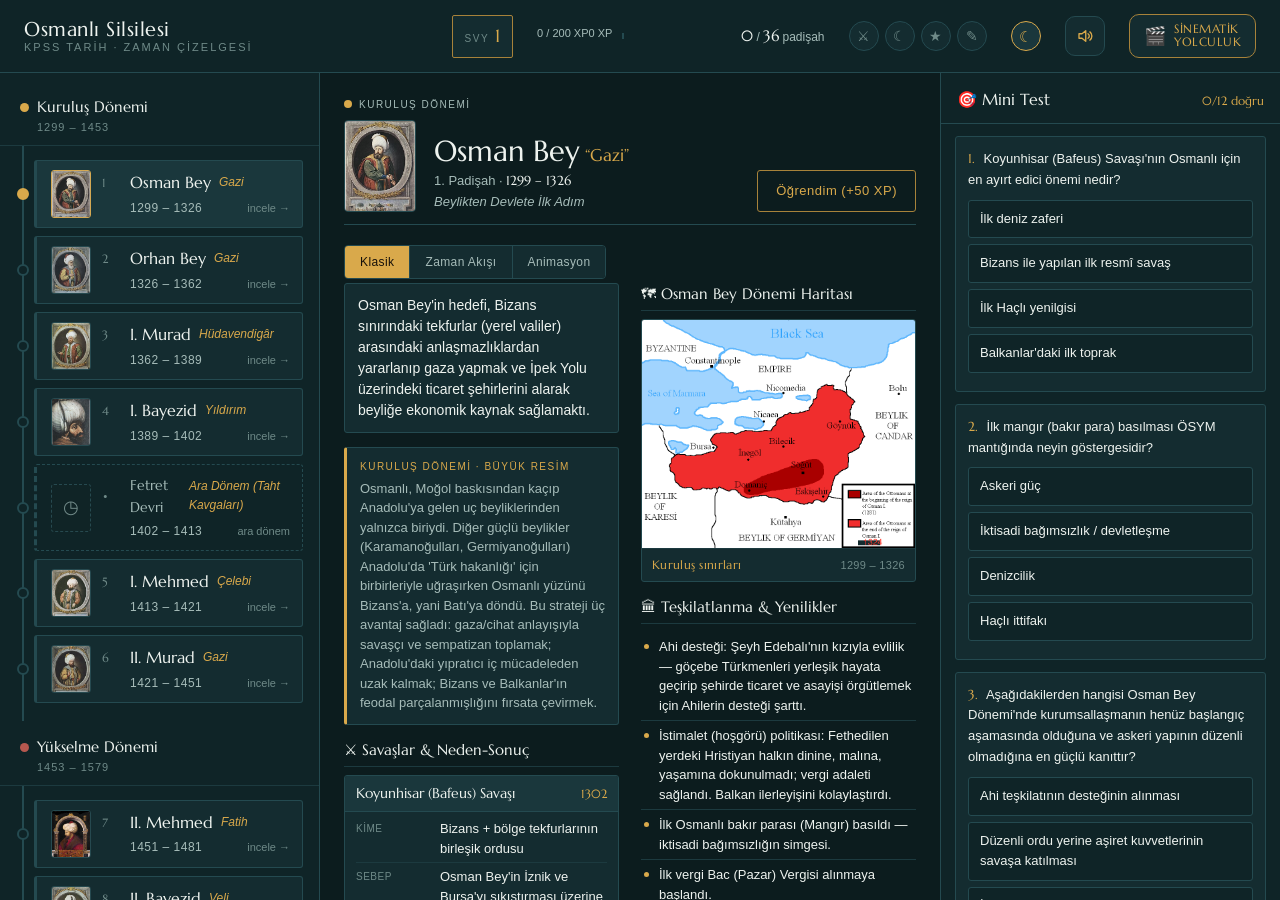
==== commit 5b589568: "Kaynak MD dökümü, açık/koyu tema, veri kaynak notu - kaynak/: data.js+data_ek.js'ten dönem başlıklar" ====
--- a/index.html
+++ b/index.html
@@ -9,6 +9,15 @@
   <link href="https://fonts.googleapis.com/css2?family=Marcellus&display=swap" rel="stylesheet" />
   <link rel="stylesheet" href="styles.css" />
   <link rel="stylesheet" href="cinema.css" />
+  <script>
+    /* Temayı boyamadan önce uygula (FOUC önlemi) */
+    (function () {
+      try {
+        var t = localStorage.getItem("kpss-theme");
+        if (t === "light") document.documentElement.setAttribute("data-theme", "light");
+      } catch (e) {}
+    })();
+  </script>
 </head>
 <body>
   <div class="app">
@@ -38,6 +47,8 @@
       </div>
 
       <div class="stat badges" id="badges"></div>
+
+      <button class="theme-toggle" id="theme-toggle" title="Açık / koyu tema" aria-label="Tema değiştir">☾</button>
 
       <button class="music-toggle" id="music-toggle" title="Arka plan müziği" aria-label="Müzik aç/kapat"></button>
 
--- a/styles.css
+++ b/styles.css
@@ -19,6 +19,27 @@
   font-synthesis: none;
 }
 
+/* ————— AÇIK TEMA —————
+   Koyu temanın aynı kimliğinin açık varyantı: teal-tonlu açık zemin +
+   beyaz kartlar + tuğra altını & garnet vurgular. Gölge yok, hairline border. */
+:root[data-theme="light"] {
+  --bg:        #eaf0ec;   /* teal-tonlu açık zemin (klişe beyaz değil) */
+  --bg-2:      #e2eae4;   /* panel zemini */
+  --surface:   #ffffff;   /* beyaz kart yüzeyi */
+  --surface-2: #edf3ee;   /* hover / aktif yüzey */
+  --line:      #c3d2ca;   /* hairline border */
+  --line-soft: #d6e0da;
+  --ink:       #14282a;   /* birincil metin (koyu petrol) */
+  --ink-2:     #445b59;   /* ikincil metin */
+  --ink-3:     #6f8785;   /* soluk metin */
+  --gold:      #b1832c;   /* tuğra altını — açık zeminde okunur ton */
+  --gold-dim:  #8f6923;
+  --garnet:    #ab4c43;   /* savaş / uyarı vurgusu */
+  --ok:        #3f8b64;   /* doğru cevap (açık zeminde koyulaştırıldı) */
+}
+/* açık temada dolgu üstü koyu metin ihtiyacı olan yerler için altını biraz doygun tut */
+:root[data-theme="light"] .vbtn.active { color: #fff; }
+
 * { box-sizing: border-box; margin: 0; padding: 0; }
 
 html, body { height: 100%; }
@@ -87,6 +108,20 @@
   background: var(--surface);
 }
 .music-toggle svg { display: block; }
+
+.theme-toggle {
+  width: 30px; height: 30px;
+  display: grid; place-items: center;
+  padding: 0;
+  border: 1px solid var(--gold);
+  border-radius: 50%;
+  background: var(--surface-2);
+  color: var(--gold);
+  cursor: pointer;
+  font-size: 15px; line-height: 1;
+  transition: border-color .2s ease, color .2s ease, background .2s ease;
+}
+.theme-toggle:hover { background: var(--surface); }
 
 .stat {
   display: flex;
--- a/cinema.css
+++ b/cinema.css
@@ -225,6 +225,7 @@
 }
 .cin-btn:hover { border-color: var(--gold-dim); color: var(--ink); }
 .cin-btn.on { border-color: var(--gold); color: var(--gold); }
+.cin-track { font-size: 12px; letter-spacing: 1.5px; color: var(--gold); opacity: .85; }
 .cin-pos { margin-left: auto; font-size: 12px; letter-spacing: 2px; color: var(--ink-3); }
 
 .cin-rail { display: flex; gap: 6px; }
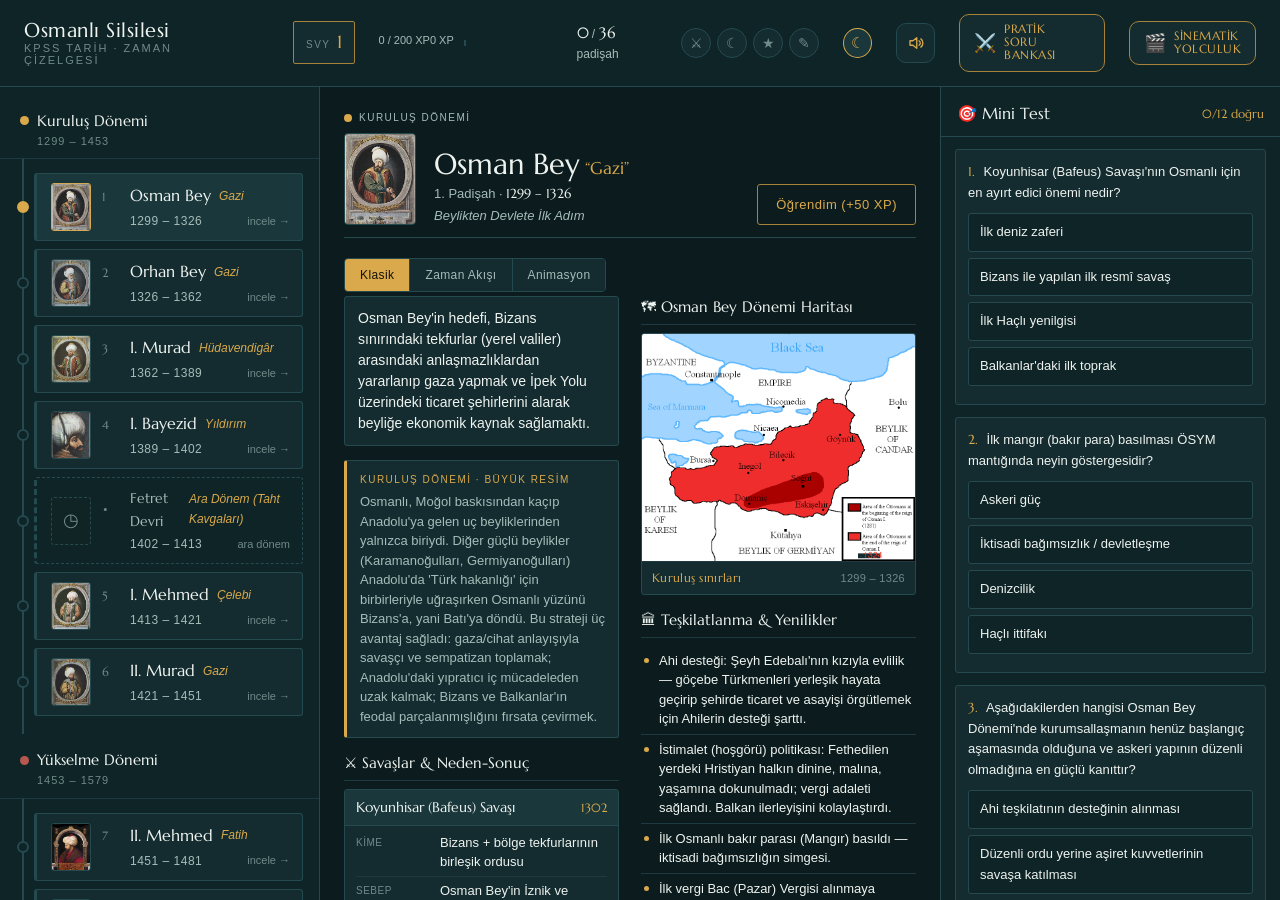
==== commit 9e8fdead: "Pratik Soru Bankası, Eşleştirme, Hata Kutusu modülleri + Öğrenim sinema entegrasyonu Co-Authored-By:" ====
--- a/index.html
+++ b/index.html
@@ -6,9 +6,11 @@
   <title>KPSS Tarih · Osmanlı Padişahları Zaman Çizelgesi</title>
   <link rel="preconnect" href="https://fonts.googleapis.com" />
   <link rel="preconnect" href="https://fonts.gstatic.com" crossorigin />
-  <link href="https://fonts.googleapis.com/css2?family=Marcellus&display=swap" rel="stylesheet" />
+  <link href="https://fonts.googleapis.com/css2?family=Marcellus&family=Oswald:wght@400;500;600;700&display=swap" rel="stylesheet" />
   <link rel="stylesheet" href="styles.css" />
   <link rel="stylesheet" href="cinema.css" />
+  <link rel="stylesheet" href="ogrenim.css" />
+  <link rel="stylesheet" href="pratik.css" />
   <script>
     /* Temayı boyamadan önce uygula (FOUC önlemi) */
     (function () {
@@ -52,6 +54,11 @@
 
       <button class="music-toggle" id="music-toggle" title="Arka plan müziği" aria-label="Müzik aç/kapat"></button>
 
+      <button class="cinema-open" id="pratik-open" title="Pratik Soru Bankası">
+        <span class="co-ico">⚔️</span>
+        <span class="co-txt">Pratik<br>Soru Bankası</span>
+      </button>
+
       <button class="cinema-open" id="cinema-open" title="Sinematik zaman yolculuğu">
         <span class="co-ico">🎬</span>
         <span class="co-txt">Sinematik<br>Yolculuk</span>
@@ -76,10 +83,179 @@
 
   <div class="toast" id="toast"></div>
 
+  <!-- Pratik — overlay panel (3 modül: Soru Bankası, Eşleştirme, Hata Kutusu) -->
+  <div class="pratik-overlay" id="pratik-overlay">
+    <div class="pr-app">
+
+      <header class="pr-topbar">
+        <div class="brand">
+          <h1>KPSS Tarih · Pratik</h1>
+          <span id="pr-topbar-sub">Modül Seç</span>
+        </div>
+        <div class="spacer"></div>
+        <button class="pr-back" id="pratik-close">✕ Kapat</button>
+      </header>
+
+      <!-- ① MODÜL SEÇİCİ -->
+      <div class="pr-screen active" id="screen-home">
+        <div class="modul-hero">
+          <div class="eyebrow">KPSS TARİH</div>
+          <h2>Pratik Çalışma</h2>
+          <p>Bir çalışma modu seç.</p>
+        </div>
+        <div class="modul-grid">
+          <button class="modul-kart" data-modul="sorubankasi" style="--mk-renk:#d9a94b">
+            <div class="mk-ikon">⚔️</div>
+            <div class="mk-ad">Soru Bankası</div>
+            <div class="mk-acik">50 ÖSYM tarzı soru · Kategori filtresi · Timer</div>
+          </button>
+          <button class="modul-kart" data-modul="eslestirme" style="--mk-renk:#e07b3a">
+            <div class="mk-ikon">🃏</div>
+            <div class="mk-ad">Hızlı Eşleştirme</div>
+            <div class="mk-acik">Padişah↔Islahat · Savaş↔Sonuç · Antlaşma↔Önemi</div>
+          </button>
+          <button class="modul-kart" data-modul="hatakutusu" style="--mk-renk:#5a8fb6">
+            <div class="mk-ikon">📦</div>
+            <div class="mk-ad">Hata Kutusu</div>
+            <div class="mk-acik" id="mk-hata-acik">Yanlış yaptıklarını spaced repetition ile tekrar çöz</div>
+          </button>
+        </div>
+      </div>
+
+      <!-- ② SORU BANKASI — ayarlar -->
+      <div class="pr-screen" id="screen-sorubankasi">
+        <div class="home-hero">
+          <div class="eyebrow">KPSS TARİH</div>
+          <h2>Soru Bankası</h2>
+          <p>Kategori seç, soru sayısını ve süreyi ayarla — ÖSYM tarzı sorularla pratik yap.</p>
+        </div>
+        <div class="kat-grid" id="kat-grid"></div>
+        <div class="home-settings">
+          <label for="sel-sayi">Soru Sayısı:</label>
+          <select id="sel-sayi">
+            <option value="10">10 Soru</option>
+            <option value="25">25 Soru</option>
+            <option value="50" selected>50 Soru (Tam Sınav)</option>
+          </select>
+          <label for="sel-sure" style="margin-left:12px">Soru Başına Süre:</label>
+          <select id="sel-sure">
+            <option value="0">Süresiz</option>
+            <option value="45">45 saniye</option>
+            <option value="60" selected>60 saniye</option>
+            <option value="90">90 saniye</option>
+          </select>
+          <label for="sel-zorluk" style="margin-left:12px">Zorluk:</label>
+          <select id="sel-zorluk">
+            <option value="hepsi" selected>Hepsi</option>
+            <option value="orta">Yalnızca Orta</option>
+            <option value="zor">Yalnızca Zor (ÖSYM Tuzak)</option>
+          </select>
+        </div>
+        <div style="display:flex;gap:12px;align-items:center">
+          <button class="btn-start" id="btn-start">Sınava Başla →</button>
+          <button class="btn-home" id="btn-sb-geri">← Modüller</button>
+        </div>
+      </div>
+
+      <!-- ③ QUIZ (soru bankası + hata kutusu tarafından paylaşılır) -->
+      <div class="pr-screen" id="screen-quiz">
+        <div class="pr-timer-bar"><div class="pr-timer-fill" id="timer-fill"></div></div>
+        <div class="quiz-meta">
+          <span class="q-counter">Soru <b id="q-index">1</b> / <b id="q-total">50</b></span>
+          <span class="q-kat" id="q-kat-chip" style="--kat-renk: var(--gold)">Karma</span>
+          <div class="spacer"></div>
+          <span class="q-score">Doğru: <b id="q-dogru-say">0</b></span>
+          <span class="q-timer" id="q-timer-text">60</span>
+        </div>
+        <div class="quiz-body" id="quiz-body"></div>
+        <div class="quiz-footer">
+          <span class="quiz-hint" id="quiz-hint">Bir şık seç</span>
+          <button class="btn-next" id="btn-next">Sonraki Soru →</button>
+        </div>
+      </div>
+
+      <!-- ④ QUIZ SONUÇ -->
+      <div class="pr-screen" id="screen-result">
+        <div class="result-wrap">
+          <div class="result-hero">
+            <div class="score-big" id="res-skor">0/0</div>
+            <div class="score-sub" id="res-sub">soruda doğru</div>
+            <div class="grade" id="res-grade"></div>
+          </div>
+          <div class="result-breakdown">
+            <h3>Kategori Analizi</h3>
+            <div id="res-breakdown"></div>
+          </div>
+          <div class="result-wrongs" id="res-wrongs-wrap" style="display:none">
+            <h3>Yanlış Yaptıklarım</h3>
+            <div id="res-wrongs-list"></div>
+          </div>
+          <div class="result-btns">
+            <button class="btn-retry" id="btn-retry">Aynı Ayarlarla Tekrar</button>
+            <button class="btn-home" id="btn-home">← Modüller</button>
+          </div>
+        </div>
+      </div>
+
+      <!-- ⑤ EŞLEŞTİRME — set seçici -->
+      <div class="pr-screen" id="screen-eslestirme">
+        <div class="home-hero">
+          <div class="eyebrow">HIZLI EŞLEŞTİRME</div>
+          <h2>Set Seç</h2>
+          <p>Sol kolondaki kavramı, sağ kolondaki doğru eşiyle eşleştir.</p>
+        </div>
+        <div class="esles-set-grid" id="esles-set-grid"></div>
+        <button class="btn-home" id="btn-esles-geri" style="margin-top:20px">← Modüller</button>
+      </div>
+
+      <!-- ⑥ EŞLEŞTİRME — oyun -->
+      <div class="pr-screen" id="screen-eslestirme-oyun">
+        <div class="esles-meta">
+          <button class="pr-back esles-geri-btn" id="esles-oyun-geri">← Setler</button>
+          <span class="esles-set-baslik" id="esles-set-baslik">Padişah → Islahat</span>
+          <div class="spacer"></div>
+          <span class="esles-skor-chip"><b id="esles-dogru">0</b> / <b id="esles-toplam">6</b></span>
+        </div>
+        <div class="esles-alan" id="esles-alan">
+          <div class="esles-sol" id="esles-sol"></div>
+          <div class="esles-sag" id="esles-sag"></div>
+        </div>
+        <div class="esles-aciklama" id="esles-aciklama"></div>
+        <div class="esles-bitti" id="esles-bitti" style="display:none">
+          <div class="esles-sonuc-txt" id="esles-sonuc-txt"></div>
+          <div style="display:flex;gap:12px;flex-wrap:wrap">
+            <button class="btn-start" id="esles-tekrar">Tekrar →</button>
+            <button class="btn-home" id="esles-eve">← Modüller</button>
+          </div>
+        </div>
+      </div>
+
+      <!-- ⑦ HATA KUTUSU -->
+      <div class="pr-screen" id="screen-hata">
+        <div class="hata-wrap">
+          <div class="hata-hero">
+            <div class="hata-ikon">📦</div>
+            <h2>Hata Kutusu</h2>
+            <p>Yanlış yaptığın soruları spaced repetition ile tekrar çöz.<br>Doğru yapınca 3 gün, yanlış yapınca 1 gün sonraya ertelenir.</p>
+          </div>
+          <div class="hata-stats" id="hata-stats"></div>
+          <div style="display:flex;gap:12px;flex-wrap:wrap;margin-top:24px">
+            <button class="btn-start" id="btn-hata-baslat">Çalışmaya Başla →</button>
+            <button class="btn-home" id="btn-hata-geri">← Modüller</button>
+          </div>
+        </div>
+      </div>
+
+    </div>
+  </div>
+
   <script src="data.js"></script>
   <script src="data_ek.js"></script>
   <script src="app.js"></script>
+  <script src="ogrenim.js"></script>
   <script src="cinema.js"></script>
   <script src="music.js"></script>
+  <script src="pratik_data.js"></script>
+  <script src="pratik.js"></script>
 </body>
 </html>
--- a/ogrenim.css
+++ b/ogrenim.css
@@ -0,0 +1,500 @@
+/* ══════════════════════════════════════════════════════════════
+   ÖĞRENİM MODÜLÜ — "Harita Masası / Kroki" tasarım dili
+   Sinema akışının içinde, Cumhuriyet konu düğümlerinde çalışır.
+   Koyu petrol-yeşili zemin · fildişi tipografi · sol kronoloji omurgası ·
+   dönem-rengi vurgu · condensed grotesk başlık. Gölge YOK — derinlik
+   kroki hatları + hairline + tint ile.
+   ══════════════════════════════════════════════════════════════ */
+
+.cin-slide.konu {
+  --km-bg:      #0b2320;
+  --km-panel:   #0e2a26;
+  --km-ink:     #ece7d6;
+  --km-dim:     rgba(236, 231, 214, .60);
+  --km-line:    rgba(236, 231, 214, .13);
+  --km-line-2:  rgba(236, 231, 214, .07);
+  --km-ok:      #48b97a;
+  --km-no:      #e26b62;
+
+  flex: 1 1 auto;
+  width: 100%;
+  max-width: 1780px;
+  height: 100%;
+  margin: 0 auto;
+  color: var(--km-ink);
+  display: grid;
+  grid-template-columns: minmax(0, 1.12fr) minmax(0, 0.92fr);
+  gap: 18px;
+  background: transparent;
+  border: 0;
+  padding: 0;
+  overflow: hidden;
+  font-family: "Segoe UI", system-ui, Arial, sans-serif;
+}
+
+/* stage: konu modunda tam ekranı doldur; panolar KENDİ içinde kayar */
+.cin-stage.km-mode {
+  align-items: stretch;
+  justify-content: center;
+  overflow: hidden;
+  padding: 62px 26px 20px;
+}
+
+/* İki pano — sol: konu detayı, sağ: pratik alanı. Her biri bağımsız kayar. */
+.km-pane {
+  position: relative;
+  height: 100%;
+  overflow-y: auto;
+  overflow-x: hidden;
+  background: var(--km-bg);
+  border: 1px solid color-mix(in srgb, var(--era) 26%, var(--km-line));
+  border-radius: 16px;
+  padding: clamp(18px, 2vw, 34px);
+  -webkit-overflow-scrolling: touch;
+  scrollbar-width: thin;
+}
+.konu-right {
+  border-color: color-mix(in srgb, var(--era) 34%, var(--km-line));
+  background: color-mix(in srgb, var(--era) 5%, var(--km-bg));
+}
+/* kroki / harita-masası dokusu: ince topografik hatlar + dönem-rengi ışık */
+.km-pane::before {
+  content: "";
+  position: absolute; inset: 0;
+  pointer-events: none; z-index: 0;
+  background:
+    repeating-linear-gradient(0deg,  transparent 0 46px, var(--km-line-2) 46px 47px),
+    repeating-linear-gradient(90deg, transparent 0 46px, var(--km-line-2) 46px 47px),
+    radial-gradient(120% 70% at 92% -6%, color-mix(in srgb, var(--era) 18%, transparent), transparent 55%),
+    radial-gradient(90% 60% at -8% 106%, color-mix(in srgb, var(--era) 10%, transparent), transparent 55%);
+  opacity: .9;
+}
+.km-pane > * { position: relative; z-index: 1; }
+.km-pane::-webkit-scrollbar { width: 9px; }
+.km-pane::-webkit-scrollbar-thumb { background: rgba(236, 231, 214, .18); border-radius: 6px; }
+
+/* ——— Başlık ——— */
+.km-head {
+  display: grid;
+  grid-template-columns: auto 1fr;
+  gap: clamp(14px, 2.4vw, 26px);
+  align-items: start;
+  padding-bottom: 20px;
+  border-bottom: 1px solid var(--km-line);
+}
+.km-num {
+  font-family: "Oswald", "Segoe UI", sans-serif;
+  font-weight: 700;
+  font-size: clamp(46px, 7vw, 92px);
+  line-height: .78;
+  letter-spacing: -2px;
+  color: var(--era);
+  opacity: .92;
+}
+.km-era-tag {
+  display: inline-flex; align-items: center; gap: 8px;
+  font-size: 11px; letter-spacing: 2.4px; text-transform: uppercase;
+  color: var(--km-dim);
+  margin-bottom: 8px;
+}
+.km-etag-dot { width: 8px; height: 8px; border-radius: 50%; background: var(--era); }
+.km-title {
+  font-family: "Oswald", "Segoe UI", sans-serif;
+  font-weight: 600;
+  font-size: clamp(23px, 3.4vw, 40px);
+  line-height: 1.02;
+  letter-spacing: .4px;
+  text-transform: uppercase;
+  margin: 0;
+}
+.km-sub {
+  font-family: "Marcellus", Georgia, serif;
+  font-style: italic;
+  color: color-mix(in srgb, var(--era) 45%, var(--km-ink));
+  font-size: clamp(14px, 1.7vw, 18px);
+  margin-top: 6px;
+}
+.km-year {
+  display: inline-block;
+  margin-top: 10px;
+  font-family: "Oswald", sans-serif;
+  font-size: 13px; letter-spacing: 3px;
+  color: var(--km-dim);
+  border: 1px solid var(--km-line);
+  border-radius: 999px;
+  padding: 3px 12px;
+}
+.km-ruh {
+  margin: 20px 0 8px;
+  font-size: clamp(14.5px, 1.7vw, 16.5px);
+  line-height: 1.62;
+  color: color-mix(in srgb, var(--km-ink) 88%, transparent);
+  border-left: 2px solid color-mix(in srgb, var(--era) 60%, var(--km-line));
+  padding-left: 16px;
+}
+
+/* ——— Bölüm başlığı ——— */
+.km-sec { margin-top: 30px; }
+.km-sec-h {
+  font-family: "Oswald", "Segoe UI", sans-serif;
+  font-weight: 500;
+  font-size: 15px; letter-spacing: 1.4px; text-transform: uppercase;
+  color: color-mix(in srgb, var(--era) 40%, var(--km-ink));
+  margin: 0 0 16px;
+  padding-bottom: 8px;
+  border-bottom: 1px dashed var(--km-line);
+}
+
+/* ——— Kronoloji omurgası + olay kartları ——— */
+.km-timeline { position: relative; }
+.km-timeline::before {
+  content: "";
+  position: absolute; top: 6px; bottom: 6px; left: 66px;
+  width: 1px; background: linear-gradient(180deg,
+     color-mix(in srgb, var(--era) 55%, transparent), var(--km-line));
+}
+.km-event {
+  display: grid;
+  grid-template-columns: 66px 1fr;
+  gap: 20px;
+  position: relative;
+  padding: 0 0 20px;
+}
+.km-spine { position: relative; text-align: right; padding-right: 4px; }
+.km-yil {
+  display: inline-block;
+  font-family: "Oswald", sans-serif;
+  font-size: 12.5px; letter-spacing: .3px;
+  color: color-mix(in srgb, var(--era) 55%, var(--km-ink));
+  line-height: 1.2;
+  padding-top: 2px;
+}
+.km-dot {
+  position: absolute; top: 6px; left: 66px;
+  transform: translateX(-50%);
+  width: 11px; height: 11px; border-radius: 50%;
+  background: var(--km-bg);
+  border: 2px solid var(--era);
+}
+.km-ev-body {
+  border: 1px solid var(--km-line);
+  border-radius: 10px;
+  background: var(--km-panel);
+  padding: 12px 14px;
+}
+.km-ev-head {
+  font-family: "Oswald", "Segoe UI", sans-serif;
+  font-weight: 500;
+  font-size: 16px; letter-spacing: .3px;
+  color: var(--km-ink);
+  margin-bottom: 8px;
+}
+.km-row {
+  display: grid;
+  grid-template-columns: 58px 1fr;
+  gap: 10px;
+  padding: 3px 0;
+  font-size: 13.8px; line-height: 1.5;
+}
+.km-lbl {
+  font-family: "Oswald", sans-serif;
+  font-size: 10.5px; letter-spacing: 1.5px; text-transform: uppercase;
+  color: var(--km-dim);
+  padding-top: 2px;
+}
+.km-val { color: color-mix(in srgb, var(--km-ink) 92%, transparent); }
+.km-row.onem .km-val { color: color-mix(in srgb, var(--era) 34%, var(--km-ink)); }
+
+/* ——— Madde listeleri (teşkilat / ÖSYM) ——— */
+.km-list { list-style: none; margin: 0; padding: 0; }
+.km-list li {
+  position: relative;
+  padding: 8px 0 8px 22px;
+  font-size: 14.2px; line-height: 1.56;
+  border-bottom: 1px solid var(--km-line-2);
+  color: color-mix(in srgb, var(--km-ink) 90%, transparent);
+}
+.km-list li:last-child { border-bottom: 0; }
+.km-list li::before {
+  content: "▸";
+  position: absolute; left: 2px; top: 8px;
+  color: var(--era); font-size: 12px;
+}
+.km-list b { color: color-mix(in srgb, var(--era) 38%, var(--km-ink)); font-weight: 600; }
+/* ——— ÖSYM Dikkat kartı (sağ panoda kalıcı) ——— */
+.km-osym-card {
+  border: 1px solid color-mix(in srgb, var(--era) 40%, var(--km-line));
+  border-radius: 12px;
+  background: color-mix(in srgb, var(--era) 10%, var(--km-bg));
+  padding: 14px 16px;
+  margin-bottom: 22px;
+}
+.km-osym-h {
+  font-family: "Oswald", "Segoe UI", sans-serif;
+  font-size: 13px; letter-spacing: 1.4px; text-transform: uppercase;
+  color: color-mix(in srgb, var(--era) 50%, var(--km-ink));
+  margin-bottom: 10px;
+}
+.km-osym-list { list-style: none; margin: 0; padding: 0; }
+.km-osym-list li {
+  position: relative;
+  padding: 7px 0 7px 20px;
+  font-size: 13.6px; line-height: 1.5;
+  color: color-mix(in srgb, var(--km-ink) 92%, transparent);
+  border-bottom: 1px solid var(--km-line-2);
+}
+.km-osym-list li:last-child { border-bottom: 0; }
+.km-osym-list li::before {
+  content: "❯"; position: absolute; left: 3px; top: 7px;
+  color: var(--era); font-size: 11px;
+}
+.km-osym-list b { color: color-mix(in srgb, var(--era) 42%, var(--km-ink)); }
+
+/* ══════════════ ETKİLEŞİMLER ══════════════ */
+.km-inter { margin-top: 0; }
+.km-tabs {
+  display: flex; flex-wrap: wrap; gap: 6px;
+  border: 1px solid var(--km-line);
+  border-radius: 10px;
+  padding: 5px;
+  margin-bottom: 18px;
+  background: var(--km-panel);
+}
+.km-tab {
+  flex: 1 1 auto;
+  display: inline-flex; align-items: center; justify-content: center; gap: 7px;
+  padding: 9px 12px;
+  background: transparent;
+  border: 0; border-radius: 7px;
+  color: var(--km-dim);
+  font-family: "Oswald", sans-serif;
+  font-size: 13px; letter-spacing: .8px; text-transform: uppercase;
+  cursor: pointer;
+  transition: color .16s, background .16s;
+}
+.km-tab i {
+  font-style: normal; font-size: 11px;
+  color: color-mix(in srgb, var(--era) 60%, var(--km-ink));
+  border: 1px solid var(--km-line); border-radius: 999px;
+  padding: 0 6px; min-width: 18px; text-align: center;
+}
+.km-tab:hover { color: var(--km-ink); }
+.km-tab.on {
+  background: color-mix(in srgb, var(--era) 16%, transparent);
+  color: var(--km-ink);
+}
+.km-tab.on i { border-color: color-mix(in srgb, var(--era) 45%, transparent); }
+
+/* ——— Test ——— */
+.kq-item {
+  border: 1px solid var(--km-line);
+  border-radius: 10px;
+  padding: 14px 16px;
+  margin-bottom: 12px;
+  background: var(--km-panel);
+}
+.kq-q { font-size: 14.6px; line-height: 1.5; margin-bottom: 12px; }
+.kq-q b { color: var(--era); }
+.kq-opts { display: grid; gap: 7px; }
+.kq-opt {
+  text-align: left;
+  padding: 10px 13px;
+  background: var(--km-bg);
+  border: 1px solid var(--km-line);
+  border-radius: 8px;
+  color: color-mix(in srgb, var(--km-ink) 92%, transparent);
+  font: inherit; font-size: 13.8px;
+  cursor: pointer;
+  transition: border-color .15s, background .15s;
+}
+.kq-opt:hover:not(:disabled) { border-color: color-mix(in srgb, var(--era) 55%, var(--km-line)); }
+.kq-opt:disabled { cursor: default; }
+.kq-opt.dogru { border-color: var(--km-ok); background: color-mix(in srgb, var(--km-ok) 15%, var(--km-bg)); color: #eafff2; }
+.kq-opt.yanlis { border-color: var(--km-no); background: color-mix(in srgb, var(--km-no) 15%, var(--km-bg)); color: #ffeeed; }
+.kq-exp {
+  display: none;
+  margin-top: 11px; padding: 10px 12px;
+  font-size: 13.2px; line-height: 1.5;
+  color: var(--km-dim);
+  border-left: 2px solid color-mix(in srgb, var(--era) 55%, transparent);
+  background: color-mix(in srgb, var(--era) 6%, transparent);
+  border-radius: 0 6px 6px 0;
+}
+.kq-exp.show { display: block; }
+
+/* ——— Eşleştirme ——— */
+.ke-hint, .ks-hint, .kk-hint {
+  font-size: 12.5px; color: var(--km-dim); margin-bottom: 12px; letter-spacing: .2px;
+}
+.ke-cols { display: grid; grid-template-columns: 1fr 1fr; gap: 12px; }
+.ke-col { display: grid; gap: 8px; align-content: start; }
+.ke-item {
+  text-align: left;
+  padding: 11px 13px;
+  border: 1px solid var(--km-line);
+  border-radius: 8px;
+  background: var(--km-panel);
+  color: var(--km-ink);
+  font: inherit; font-size: 13.5px; line-height: 1.4;
+  cursor: pointer;
+  transition: border-color .14s, background .14s, opacity .2s;
+}
+.ke-item:hover:not(.matched) { border-color: color-mix(in srgb, var(--era) 50%, var(--km-line)); }
+.ke-item.sel { border-color: var(--era); background: color-mix(in srgb, var(--era) 16%, var(--km-panel)); }
+.ke-item.matched { border-color: var(--km-ok); background: color-mix(in srgb, var(--km-ok) 12%, var(--km-panel)); opacity: .62; cursor: default; }
+.ke-item.miss { border-color: var(--km-no); background: color-mix(in srgb, var(--km-no) 14%, var(--km-panel)); }
+.ke-item.shake { animation: kmShake .36s; }
+@keyframes kmShake { 0%,100%{transform:translateX(0)} 25%{transform:translateX(-5px)} 75%{transform:translateX(5px)} }
+.ke-score { margin-top: 14px; font-family: "Oswald", sans-serif; letter-spacing: 1px; color: var(--km-dim); }
+.ke-score.full { color: var(--km-ok); }
+
+/* ——— Kronoloji sıralama ——— */
+.ks-list { list-style: none; margin: 0; padding: 0; display: grid; gap: 8px; counter-reset: ks; }
+.ks-row {
+  display: grid; grid-template-columns: auto 1fr auto auto; align-items: center; gap: 12px;
+  padding: 10px 12px;
+  border: 1px solid var(--km-line);
+  border-left: 3px solid var(--km-line);
+  border-radius: 8px;
+  background: var(--km-panel);
+}
+.ks-grip { color: var(--km-dim); font-size: 13px; cursor: default; }
+.ks-ad { font-size: 14px; }
+.ks-yil { font-family: "Oswald", sans-serif; font-size: 12px; color: var(--era); min-width: 34px; text-align: right; }
+.ks-move { display: inline-flex; gap: 4px; }
+.ks-move button {
+  width: 26px; height: 26px; padding: 0;
+  border: 1px solid var(--km-line); border-radius: 6px;
+  background: var(--km-bg); color: var(--km-ink);
+  cursor: pointer; font-size: 10px; line-height: 1;
+  transition: border-color .14s;
+}
+.ks-move button:hover { border-color: var(--era); }
+.ks-row.ok { border-left-color: var(--km-ok); }
+.ks-row.no { border-left-color: var(--km-no); }
+.ks-actions { margin-top: 14px; display: flex; align-items: center; gap: 14px; }
+.ks-check {
+  padding: 9px 20px;
+  border: 1px solid var(--era); border-radius: 8px;
+  background: color-mix(in srgb, var(--era) 14%, transparent);
+  color: var(--km-ink);
+  font-family: "Oswald", sans-serif; letter-spacing: 1px; text-transform: uppercase; font-size: 12.5px;
+  cursor: pointer; transition: background .15s;
+}
+.ks-check:hover { background: color-mix(in srgb, var(--era) 24%, transparent); }
+.ks-score { font-family: "Oswald", sans-serif; letter-spacing: .6px; color: var(--km-dim); }
+.ks-score.full { color: var(--km-ok); }
+
+/* ——— Flashcard / bilgi kartı ——— */
+.kk-grid { display: grid; grid-template-columns: repeat(auto-fill, minmax(210px, 1fr)); gap: 12px; }
+.kk-card {
+  position: relative;
+  min-height: 118px;
+  border: 0; padding: 0; background: transparent;
+  cursor: pointer;
+  perspective: 900px;
+  font: inherit;
+}
+.kk-face {
+  position: absolute; inset: 0;
+  display: flex; flex-direction: column; justify-content: center; gap: 8px;
+  padding: 16px;
+  border: 1px solid var(--km-line);
+  border-radius: 12px;
+  background: var(--km-panel);
+  text-align: left;
+  font-size: 14px; line-height: 1.4;
+  color: var(--km-ink);
+  backface-visibility: hidden;
+  transition: transform .5s cubic-bezier(.2,.7,.2,1);
+}
+.kk-front { transform: rotateY(0deg); }
+.kk-back {
+  transform: rotateY(180deg);
+  border-color: color-mix(in srgb, var(--era) 45%, var(--km-line));
+  background: color-mix(in srgb, var(--era) 12%, var(--km-panel));
+}
+.kk-card.flip .kk-front { transform: rotateY(-180deg); }
+.kk-card.flip .kk-back  { transform: rotateY(0deg); }
+.kk-tag {
+  font-family: "Oswald", sans-serif;
+  font-size: 9.5px; letter-spacing: 2px;
+  color: var(--era);
+}
+.kk-back .kk-tag { color: color-mix(in srgb, var(--era) 55%, var(--km-ink)); }
+
+/* ——— İlişkiler / Sebep–Sonuç infografiği ——— */
+.km-iliski { display: grid; gap: 14px; }
+.ki-hint { font-size: 12.5px; color: var(--km-dim); margin-bottom: 4px; }
+.ki-hint b { color: color-mix(in srgb, var(--era) 45%, var(--km-ink)); }
+.ki-flow {
+  display: grid;
+  grid-template-columns: 1fr auto 1fr auto 1fr;
+  align-items: stretch;
+  gap: 8px;
+  padding: 12px;
+  border: 1px solid var(--km-line);
+  border-radius: 12px;
+  background: var(--km-panel);
+}
+.ki-node {
+  display: flex; flex-direction: column; gap: 6px;
+  padding: 10px 12px;
+  border-radius: 9px;
+  font-size: 12.8px; line-height: 1.42;
+  border: 1px solid var(--km-line);
+  background: var(--km-bg);
+}
+.ki-node.sebep { border-left: 3px solid color-mix(in srgb, var(--km-no) 70%, var(--era)); }
+.ki-node.olay  { border-left: 3px solid var(--era);
+  background: color-mix(in srgb, var(--era) 12%, var(--km-bg));
+  font-family: "Oswald", sans-serif; letter-spacing: .3px; }
+.ki-node.sonuc { border-left: 3px solid var(--km-ok); }
+.ki-tag {
+  font-family: "Oswald", sans-serif;
+  font-size: 9px; letter-spacing: 1.6px; text-transform: uppercase;
+  color: var(--km-dim);
+}
+.ki-node.olay .ki-tag { color: color-mix(in srgb, var(--era) 55%, var(--km-ink)); }
+.ki-arrow {
+  align-self: center;
+  color: color-mix(in srgb, var(--era) 60%, var(--km-ink));
+  font-size: 16px;
+}
+.ki-onem {
+  grid-column: 1 / -1;
+  margin-top: 4px; padding-top: 8px;
+  border-top: 1px dashed var(--km-line);
+  font-size: 12.4px; line-height: 1.45; color: var(--km-dim);
+}
+.ki-onem b { color: color-mix(in srgb, var(--era) 45%, var(--km-ink)); font-family: "Oswald", sans-serif; letter-spacing: .5px; }
+
+/* ——— Orta boy ekran: ilişki akışını dikeye çevir ——— */
+@media (max-width: 1400px) {
+  .ki-flow { grid-template-columns: 1fr; }
+  .ki-arrow { transform: rotate(90deg); justify-self: center; }
+  .ki-onem { grid-column: 1; }
+}
+
+/* ——— Dar ekran: iki panoyu alt alta yığ, sahne kayar ——— */
+@media (max-width: 980px) {
+  .cin-stage.km-mode {
+    align-items: flex-start;
+    overflow-y: auto; overflow-x: hidden;
+    padding: 62px 14px 40px;
+  }
+  .cin-slide.konu {
+    grid-template-columns: 1fr;
+    height: auto;
+    gap: 14px;
+  }
+  .km-pane { height: auto; overflow: visible; }
+}
+@media (max-width: 720px) {
+  .km-head { grid-template-columns: 1fr; }
+  .km-num { font-size: 44px; }
+  .ke-cols { grid-template-columns: 1fr; }
+  .km-event { grid-template-columns: 52px 1fr; gap: 12px; }
+  .km-timeline::before { left: 52px; }
+  .km-dot { left: 52px; }
+}
--- a/pratik.css
+++ b/pratik.css
@@ -0,0 +1,651 @@
+/* KPSS Pratik — Soru Bankası & Simülatör
+   Palet: mevcut projeyle aynı CSS değişkenler (styles.css'ten miras).
+   Tasarım dili: koyu petrol-teal, tuğra altını, gölge yok, hairline border.
+   Kendi kimliği: split-screen layout, soru numarası büyük display type,
+   kategori renk blokları, timer şerit animasyonu. */
+
+:root {
+  --bg:        #0c1c1e;
+  --bg-2:      #0f2427;
+  --surface:   #142c30;
+  --surface-2: #1a373c;
+  --line:      #244a50;
+  --ink:       #eef3ef;
+  --ink-2:     #a6bcb9;
+  --ink-3:     #6f8a88;
+  --gold:      #d9a94b;
+  --gold-dim:  #a7823a;
+  --garnet:    #b6584f;
+  --ok:        #5aa17f;
+  --err:       #c05050;
+}
+
+* { box-sizing: border-box; margin: 0; padding: 0; }
+html, body { height: 100%; }
+body {
+  background: var(--bg);
+  color: var(--ink);
+  font-family: "Segoe UI", "Helvetica Neue", Arial, sans-serif;
+  font-size: 15px;
+  line-height: 1.6;
+  -webkit-font-smoothing: antialiased;
+}
+
+/* ─── Layout ─────────────────────────────────────────────── */
+.pr-app {
+  display: grid;
+  grid-template-rows: 56px 1fr;
+  height: 100vh;
+  overflow: hidden;
+}
+
+/* ─── Topbar ─────────────────────────────────────────────── */
+.pr-topbar {
+  display: flex;
+  align-items: center;
+  gap: 16px;
+  padding: 0 24px;
+  background: var(--bg-2);
+  border-bottom: 1px solid var(--line);
+}
+.pr-topbar .brand {
+  display: flex;
+  align-items: baseline;
+  gap: 10px;
+}
+.pr-topbar .brand h1 {
+  font-size: 15px;
+  font-weight: 700;
+  letter-spacing: .5px;
+  color: var(--gold);
+}
+.pr-topbar .brand span {
+  font-size: 12px;
+  color: var(--ink-3);
+}
+.pr-topbar .spacer { flex: 1; }
+.pr-back {
+  font-size: 12px;
+  color: var(--ink-2);
+  text-decoration: none;
+  padding: 5px 12px;
+  border: 1px solid var(--line);
+  border-radius: 6px;
+  transition: border-color .15s, color .15s;
+}
+.pr-back:hover { border-color: var(--gold); color: var(--gold); }
+
+/* ─── Screen switching ───────────────────────────────────── */
+.pr-screen { display: none; height: 100%; overflow: hidden; }
+.pr-screen.active { display: flex; flex-direction: column; }
+
+/* ─── HOME SCREEN ────────────────────────────────────────── */
+#screen-home {
+  align-items: center;
+  justify-content: flex-start;
+  overflow-y: auto;
+  padding: 40px 24px 60px;
+  gap: 0;
+}
+.home-hero {
+  text-align: center;
+  margin-bottom: 36px;
+}
+.home-hero .eyebrow {
+  font-size: 11px;
+  font-weight: 600;
+  letter-spacing: 2px;
+  text-transform: uppercase;
+  color: var(--gold);
+  margin-bottom: 8px;
+}
+.home-hero h2 {
+  font-size: clamp(22px, 4vw, 34px);
+  font-weight: 800;
+  color: var(--ink);
+  margin-bottom: 8px;
+}
+.home-hero p {
+  font-size: 14px;
+  color: var(--ink-2);
+  max-width: 480px;
+  margin: 0 auto;
+}
+
+/* Kategori grid */
+.kat-grid {
+  display: grid;
+  grid-template-columns: repeat(auto-fill, minmax(200px, 1fr));
+  gap: 10px;
+  width: 100%;
+  max-width: 860px;
+  margin-bottom: 28px;
+}
+.kat-card {
+  position: relative;
+  padding: 16px 16px 16px 20px;
+  border: 1px solid var(--line);
+  border-radius: 10px;
+  cursor: pointer;
+  background: var(--surface);
+  transition: border-color .15s, background .15s;
+  overflow: hidden;
+}
+.kat-card::before {
+  content: "";
+  position: absolute;
+  left: 0; top: 0; bottom: 0;
+  width: 3px;
+  background: var(--kat-renk, var(--gold));
+  border-radius: 10px 0 0 10px;
+}
+.kat-card:hover { border-color: var(--kat-renk, var(--gold)); background: var(--surface-2); }
+.kat-card.selected { border-color: var(--kat-renk, var(--gold)); background: color-mix(in srgb, var(--kat-renk, var(--gold)) 10%, var(--surface)); }
+.kat-card .kat-ikon { font-size: 20px; margin-bottom: 6px; }
+.kat-card .kat-ad { font-size: 13px; font-weight: 700; color: var(--ink); }
+.kat-card .kat-sayi { font-size: 11px; color: var(--ink-3); margin-top: 2px; }
+
+/* Ayarlar satırı */
+.home-settings {
+  display: flex;
+  align-items: center;
+  gap: 20px;
+  width: 100%;
+  max-width: 860px;
+  padding: 16px 20px;
+  background: var(--surface);
+  border: 1px solid var(--line);
+  border-radius: 10px;
+  margin-bottom: 24px;
+  flex-wrap: wrap;
+}
+.home-settings label { font-size: 12px; color: var(--ink-2); margin-right: 6px; }
+.home-settings select {
+  background: var(--bg-2);
+  color: var(--ink);
+  border: 1px solid var(--line);
+  border-radius: 6px;
+  padding: 5px 10px;
+  font-size: 13px;
+  cursor: pointer;
+}
+.home-settings select:focus { outline: 1px solid var(--gold); }
+
+.btn-start {
+  padding: 13px 40px;
+  background: var(--gold);
+  color: #0c1c1e;
+  border: none;
+  border-radius: 8px;
+  font-size: 15px;
+  font-weight: 800;
+  cursor: pointer;
+  letter-spacing: .3px;
+  transition: background .15s, transform .1s;
+}
+.btn-start:hover { background: #e8b85a; }
+.btn-start:active { transform: scale(.98); }
+
+/* ─── QUIZ SCREEN ────────────────────────────────────────── */
+#screen-quiz {
+  display: none;
+  flex-direction: column;
+  height: 100%;
+  overflow: hidden;
+}
+#screen-quiz.active { display: flex; }
+
+/* Timer şerit */
+.pr-timer-bar {
+  height: 3px;
+  background: var(--line);
+  flex-shrink: 0;
+}
+.pr-timer-fill {
+  height: 100%;
+  background: var(--gold);
+  transition: width .5s linear, background .5s;
+  width: 100%;
+}
+.pr-timer-fill.warn { background: var(--garnet); }
+
+/* Quiz üst bilgi */
+.quiz-meta {
+  display: flex;
+  align-items: center;
+  gap: 16px;
+  padding: 12px 28px;
+  border-bottom: 1px solid var(--line);
+  background: var(--bg-2);
+  flex-shrink: 0;
+}
+.quiz-meta .q-counter {
+  font-size: 12px;
+  color: var(--ink-2);
+}
+.quiz-meta .q-counter b { color: var(--gold); }
+.quiz-meta .q-kat {
+  font-size: 11px;
+  font-weight: 700;
+  letter-spacing: 1px;
+  text-transform: uppercase;
+  padding: 3px 9px;
+  border-radius: 4px;
+  border: 1px solid var(--kat-renk, var(--line));
+  color: var(--kat-renk, var(--ink-2));
+}
+.quiz-meta .spacer { flex: 1; }
+.quiz-meta .q-score { font-size: 13px; color: var(--ink-2); }
+.quiz-meta .q-score b { color: var(--ok); }
+.quiz-meta .q-timer {
+  font-size: 13px;
+  font-weight: 700;
+  min-width: 32px;
+  text-align: right;
+  color: var(--ink);
+  transition: color .3s;
+}
+.quiz-meta .q-timer.warn { color: var(--garnet); }
+
+/* Soru alanı */
+.quiz-body {
+  flex: 1;
+  overflow-y: auto;
+  padding: 32px 28px 28px;
+  display: flex;
+  flex-direction: column;
+  gap: 24px;
+  max-width: 860px;
+  width: 100%;
+  margin: 0 auto;
+}
+
+.q-num-display {
+  font-size: clamp(48px, 8vw, 72px);
+  font-weight: 900;
+  line-height: 1;
+  color: color-mix(in srgb, var(--kat-renk, var(--gold)) 30%, var(--line));
+  user-select: none;
+  letter-spacing: -2px;
+}
+
+.q-zorluk {
+  display: inline-block;
+  font-size: 10px;
+  font-weight: 700;
+  letter-spacing: 1.5px;
+  text-transform: uppercase;
+  padding: 2px 8px;
+  border-radius: 4px;
+  margin-bottom: 4px;
+}
+.q-zorluk.orta { background: color-mix(in srgb, var(--gold) 15%, transparent); color: var(--gold); border: 1px solid color-mix(in srgb, var(--gold) 30%, transparent); }
+.q-zorluk.zor  { background: color-mix(in srgb, var(--garnet) 15%, transparent); color: var(--garnet); border: 1px solid color-mix(in srgb, var(--garnet) 30%, transparent); }
+
+.q-text {
+  font-size: clamp(15px, 2vw, 17px);
+  line-height: 1.65;
+  color: var(--ink);
+  font-weight: 500;
+}
+
+/* Seçenekler */
+.q-options {
+  display: flex;
+  flex-direction: column;
+  gap: 8px;
+}
+.q-opt {
+  display: flex;
+  align-items: flex-start;
+  gap: 12px;
+  padding: 13px 16px;
+  border: 1px solid var(--line);
+  border-radius: 8px;
+  cursor: pointer;
+  background: var(--surface);
+  transition: border-color .12s, background .12s;
+  text-align: left;
+  color: var(--ink);
+  font-size: 14px;
+  line-height: 1.5;
+}
+.q-opt:hover:not(:disabled) { border-color: var(--gold-dim); background: var(--surface-2); }
+.q-opt .opt-key {
+  flex-shrink: 0;
+  width: 24px;
+  height: 24px;
+  border-radius: 50%;
+  border: 1px solid var(--line);
+  display: flex;
+  align-items: center;
+  justify-content: center;
+  font-size: 11px;
+  font-weight: 700;
+  color: var(--ink-2);
+  transition: background .12s, border-color .12s, color .12s;
+  margin-top: 1px;
+}
+.q-opt:hover:not(:disabled) .opt-key { border-color: var(--gold-dim); color: var(--gold); }
+.q-opt.selected .opt-key { background: var(--gold); border-color: var(--gold); color: #0c1c1e; }
+.q-opt.selected { border-color: var(--gold); background: color-mix(in srgb, var(--gold) 7%, var(--surface)); }
+.q-opt.correct  { border-color: var(--ok); background: color-mix(in srgb, var(--ok) 10%, var(--surface)); }
+.q-opt.correct .opt-key { background: var(--ok); border-color: var(--ok); color: #fff; }
+.q-opt.wrong    { border-color: var(--err); background: color-mix(in srgb, var(--err) 8%, var(--surface)); }
+.q-opt.wrong .opt-key { background: var(--err); border-color: var(--err); color: #fff; }
+.q-opt:disabled { cursor: default; opacity: .85; }
+
+/* Açıklama kutusu */
+.q-explanation {
+  display: none;
+  padding: 16px 18px;
+  border-radius: 8px;
+  border-left: 3px solid var(--ok);
+  background: color-mix(in srgb, var(--ok) 8%, var(--surface));
+  font-size: 13px;
+  line-height: 1.65;
+  color: var(--ink-2);
+  animation: fadeUp .2s ease;
+}
+.q-explanation.show { display: block; }
+.q-explanation.wrong-exp { border-left-color: var(--garnet); background: color-mix(in srgb, var(--garnet) 8%, var(--surface)); }
+.q-explanation strong { color: var(--ink); }
+
+@keyframes fadeUp {
+  from { opacity: 0; transform: translateY(6px); }
+  to   { opacity: 1; transform: translateY(0); }
+}
+
+/* İleri butonu */
+.quiz-footer {
+  flex-shrink: 0;
+  padding: 14px 28px;
+  border-top: 1px solid var(--line);
+  background: var(--bg-2);
+  display: flex;
+  align-items: center;
+  justify-content: flex-end;
+  gap: 16px;
+}
+.btn-next {
+  padding: 10px 28px;
+  background: var(--gold);
+  color: #0c1c1e;
+  border: none;
+  border-radius: 7px;
+  font-size: 14px;
+  font-weight: 700;
+  cursor: pointer;
+  transition: background .12s;
+  display: none;
+}
+.btn-next.show { display: block; }
+.btn-next:hover { background: #e8b85a; }
+.quiz-hint {
+  font-size: 12px;
+  color: var(--ink-3);
+}
+
+/* ─── RESULT SCREEN ──────────────────────────────────────── */
+#screen-result {
+  overflow-y: auto;
+  padding: 40px 28px 60px;
+  align-items: center;
+}
+.result-wrap {
+  width: 100%;
+  max-width: 720px;
+  display: flex;
+  flex-direction: column;
+  gap: 24px;
+}
+.result-hero {
+  text-align: center;
+  padding: 28px;
+  border: 1px solid var(--line);
+  border-radius: 12px;
+  background: var(--surface);
+}
+.result-hero .score-big {
+  font-size: clamp(52px, 10vw, 80px);
+  font-weight: 900;
+  line-height: 1;
+  color: var(--gold);
+  letter-spacing: -2px;
+}
+.result-hero .score-sub { font-size: 14px; color: var(--ink-2); margin-top: 6px; }
+.result-hero .grade {
+  display: inline-block;
+  margin-top: 12px;
+  padding: 5px 16px;
+  border-radius: 20px;
+  font-size: 13px;
+  font-weight: 700;
+  letter-spacing: .5px;
+}
+.grade-great { background: color-mix(in srgb, var(--ok) 18%, var(--surface)); color: var(--ok); border: 1px solid var(--ok); }
+.grade-good  { background: color-mix(in srgb, var(--gold) 18%, var(--surface)); color: var(--gold); border: 1px solid var(--gold); }
+.grade-fail  { background: color-mix(in srgb, var(--garnet) 18%, var(--surface)); color: var(--garnet); border: 1px solid var(--garnet); }
+
+/* Kategori breakdown */
+.result-breakdown h3 {
+  font-size: 13px;
+  font-weight: 700;
+  letter-spacing: 1px;
+  text-transform: uppercase;
+  color: var(--ink-3);
+  margin-bottom: 12px;
+}
+.kat-row {
+  display: flex;
+  align-items: center;
+  gap: 12px;
+  margin-bottom: 10px;
+}
+.kat-row .kat-lbl { font-size: 13px; color: var(--ink-2); width: 160px; flex-shrink: 0; white-space: nowrap; overflow: hidden; text-overflow: ellipsis; }
+.kat-bar-wrap { flex: 1; height: 8px; background: var(--line); border-radius: 4px; overflow: hidden; }
+.kat-bar-fill { height: 100%; border-radius: 4px; transition: width .6s ease; }
+.kat-row .kat-pct { font-size: 12px; font-weight: 700; color: var(--ink-2); min-width: 36px; text-align: right; }
+
+/* Yanlış sorular listesi */
+.result-wrongs h3 {
+  font-size: 13px;
+  font-weight: 700;
+  letter-spacing: 1px;
+  text-transform: uppercase;
+  color: var(--ink-3);
+  margin-bottom: 12px;
+}
+.wrong-item {
+  padding: 12px 14px;
+  border: 1px solid var(--line);
+  border-radius: 8px;
+  background: var(--surface);
+  margin-bottom: 8px;
+  font-size: 13px;
+  color: var(--ink-2);
+  line-height: 1.5;
+}
+.wrong-item .wi-soru { color: var(--ink); margin-bottom: 4px; }
+.wrong-item .wi-meta { display: flex; gap: 12px; font-size: 11px; }
+.wrong-item .wi-senin { color: var(--err); }
+.wrong-item .wi-dogru { color: var(--ok); }
+
+/* Sonuç butonları */
+.result-btns {
+  display: flex;
+  gap: 12px;
+  flex-wrap: wrap;
+}
+.btn-retry, .btn-home {
+  padding: 11px 24px;
+  border-radius: 7px;
+  font-size: 14px;
+  font-weight: 700;
+  cursor: pointer;
+  transition: background .12s;
+}
+.btn-retry { background: var(--gold); color: #0c1c1e; border: none; }
+.btn-retry:hover { background: #e8b85a; }
+.btn-home { background: transparent; color: var(--ink-2); border: 1px solid var(--line); }
+.btn-home:hover { border-color: var(--gold-dim); color: var(--gold); }
+
+/* ─── Scrollbar ──────────────────────────────────────────── */
+::-webkit-scrollbar { width: 6px; }
+::-webkit-scrollbar-track { background: transparent; }
+::-webkit-scrollbar-thumb { background: var(--line); border-radius: 3px; }
+
+/* ─── MODÜL SEÇİCİ ──────────────────────────────────────── */
+#screen-home {
+  align-items: center;
+  justify-content: flex-start;
+  overflow-y: auto;
+  padding: 40px 24px 60px;
+}
+.modul-hero { text-align: center; margin-bottom: 36px; }
+.modul-hero h2 { font-size: clamp(22px,4vw,34px); font-weight: 800; color: var(--ink); margin-bottom: 8px; }
+.modul-hero p  { font-size: 14px; color: var(--ink-2); }
+
+.modul-grid {
+  display: grid;
+  grid-template-columns: repeat(auto-fill, minmax(240px,1fr));
+  gap: 14px;
+  width: 100%; max-width: 860px;
+}
+.modul-kart {
+  display: flex; flex-direction: column; align-items: flex-start;
+  padding: 24px 22px 22px;
+  border: 1px solid var(--line);
+  border-top: 3px solid var(--mk-renk, var(--gold));
+  border-radius: 10px;
+  background: var(--surface);
+  cursor: pointer; text-align: left;
+  transition: border-color .15s, background .15s, transform .1s;
+}
+.modul-kart:hover { background: var(--surface-2); border-color: var(--mk-renk,var(--gold)); transform: translateY(-2px); }
+.mk-ikon { font-size: 28px; margin-bottom: 10px; }
+.mk-ad   { font-size: 16px; font-weight: 800; color: var(--ink); margin-bottom: 6px; }
+.mk-acik { font-size: 12px; color: var(--ink-3); line-height: 1.5; }
+
+/* ─── EŞLEŞTİRME — set seçici ───────────────────────────── */
+#screen-eslestirme {
+  align-items: center; justify-content: flex-start;
+  overflow-y: auto; padding: 40px 24px 60px;
+}
+.esles-set-grid {
+  display: grid;
+  grid-template-columns: repeat(auto-fill, minmax(220px,1fr));
+  gap: 12px; width: 100%; max-width: 760px;
+}
+.esles-set-kart {
+  display: flex; align-items: center; gap: 14px;
+  padding: 18px 18px;
+  border: 1px solid var(--line);
+  border-left: 4px solid var(--esk-renk, var(--gold));
+  border-radius: 8px; background: var(--surface);
+  cursor: pointer; text-align: left;
+  transition: border-color .15s, background .15s;
+}
+.esles-set-kart:hover { background: var(--surface-2); }
+.esk-ikon { font-size: 22px; }
+.esk-ad   { font-size: 14px; font-weight: 700; color: var(--ink); }
+.esk-sayi { font-size: 11px; color: var(--ink-3); margin-top: 2px; }
+
+/* ─── EŞLEŞTİRME — oyun alanı ───────────────────────────── */
+#screen-eslestirme-oyun { overflow: hidden; }
+.esles-meta {
+  display: flex; align-items: center; gap: 14px;
+  padding: 12px 20px; border-bottom: 1px solid var(--line);
+  background: var(--bg-2); flex-shrink: 0;
+}
+.esles-set-baslik { font-size: 14px; font-weight: 700; color: var(--ink); }
+.esles-skor-chip {
+  font-size: 13px; font-weight: 700;
+  padding: 3px 10px; border-radius: 4px;
+  border: 1px solid var(--line); color: var(--gold);
+}
+.esles-alan {
+  display: grid; grid-template-columns: 1fr 1fr;
+  gap: 0; flex: 1; overflow-y: auto; padding: 20px;
+  gap: 12px;
+}
+.esles-sol, .esles-sag {
+  display: flex; flex-direction: column; gap: 8px;
+}
+.esles-kart {
+  padding: 13px 15px; border: 1px solid var(--line);
+  border-radius: 8px; background: var(--surface);
+  cursor: pointer; font-size: 13px; line-height: 1.45; color: var(--ink);
+  transition: border-color .12s, background .12s;
+  text-align: left;
+}
+.esles-kart:not(:disabled):hover { border-color: var(--gold-dim); background: var(--surface-2); }
+.esles-kart.secili { border-color: var(--gold); background: color-mix(in srgb, var(--gold) 10%, var(--surface)); }
+.esles-kart.dogru  { border-color: var(--ok);  background: color-mix(in srgb, var(--ok) 10%, var(--surface)); color: var(--ink-2); cursor: default; }
+.esles-kart.yanlis { border-color: var(--err); background: color-mix(in srgb, var(--err) 10%, var(--surface)); }
+.esles-kart:disabled { cursor: default; }
+@keyframes eslesShake {
+  0%,100% { transform: translateX(0); }
+  25%      { transform: translateX(-5px); }
+  75%      { transform: translateX(5px); }
+}
+.esles-kart.yanlis { animation: eslesShake .3s ease; }
+
+.esles-aciklama {
+  display: none; margin: 0 20px 14px;
+  padding: 12px 15px; border-radius: 7px; font-size: 13px;
+  line-height: 1.6; color: var(--ink-2);
+  border-left: 3px solid var(--garnet);
+  background: color-mix(in srgb, var(--garnet) 8%, var(--surface));
+}
+.esles-aciklama.show { display: block; animation: fadeUp .2s ease; }
+.esles-aciklama.dogru-exp { border-left-color: var(--ok); background: color-mix(in srgb, var(--ok) 8%, var(--surface)); }
+
+.esles-bitti {
+  padding: 20px; border-top: 1px solid var(--line);
+  background: var(--bg-2); flex-shrink: 0;
+  display: flex; align-items: center; gap: 16px; flex-wrap: wrap;
+}
+.esles-sonuc-txt { font-size: 15px; font-weight: 700; color: var(--ink); flex: 1; }
+
+/* ─── HATA KUTUSU ────────────────────────────────────────── */
+#screen-hata {
+  align-items: center; justify-content: center;
+  overflow-y: auto; padding: 40px 24px 60px;
+}
+.hata-wrap {
+  width: 100%; max-width: 520px;
+  display: flex; flex-direction: column; gap: 20px;
+}
+.hata-hero { text-align: center; }
+.hata-ikon { font-size: 48px; margin-bottom: 12px; }
+.hata-hero h2 { font-size: 26px; font-weight: 800; color: var(--ink); margin-bottom: 8px; }
+.hata-hero p  { font-size: 13px; color: var(--ink-2); line-height: 1.6; }
+.hata-stats {
+  display: flex; gap: 12px; flex-wrap: wrap;
+  padding: 16px 18px; border: 1px solid var(--line);
+  border-radius: 10px; background: var(--surface);
+}
+.hata-stat-item {
+  display: flex; flex-direction: column; align-items: center;
+  flex: 1; min-width: 80px;
+  gap: 4px;
+}
+.hata-stat-sayi { font-size: 28px; font-weight: 900; color: var(--gold); line-height: 1; }
+.hata-stat-lbl  { font-size: 11px; color: var(--ink-3); text-align: center; }
+.hata-stat-item.bekleyen .hata-stat-sayi { color: var(--garnet); }
+.hata-stat-item.ok .hata-stat-sayi       { color: var(--ok); }
+
+/* ─── Panel overlay (index.html entegrasyonu) ────────────── */
+.pratik-overlay {
+  position: fixed; inset: 0; z-index: 200;
+  display: none;
+  background: var(--bg);
+  color: var(--ink);
+  font-family: "Segoe UI", "Helvetica Neue", Arial, sans-serif;
+  font-size: 15px;
+  line-height: 1.6;
+  -webkit-font-smoothing: antialiased;
+}
+.pratik-overlay.show { display: block; }
+body.pratik-on { overflow: hidden; }
